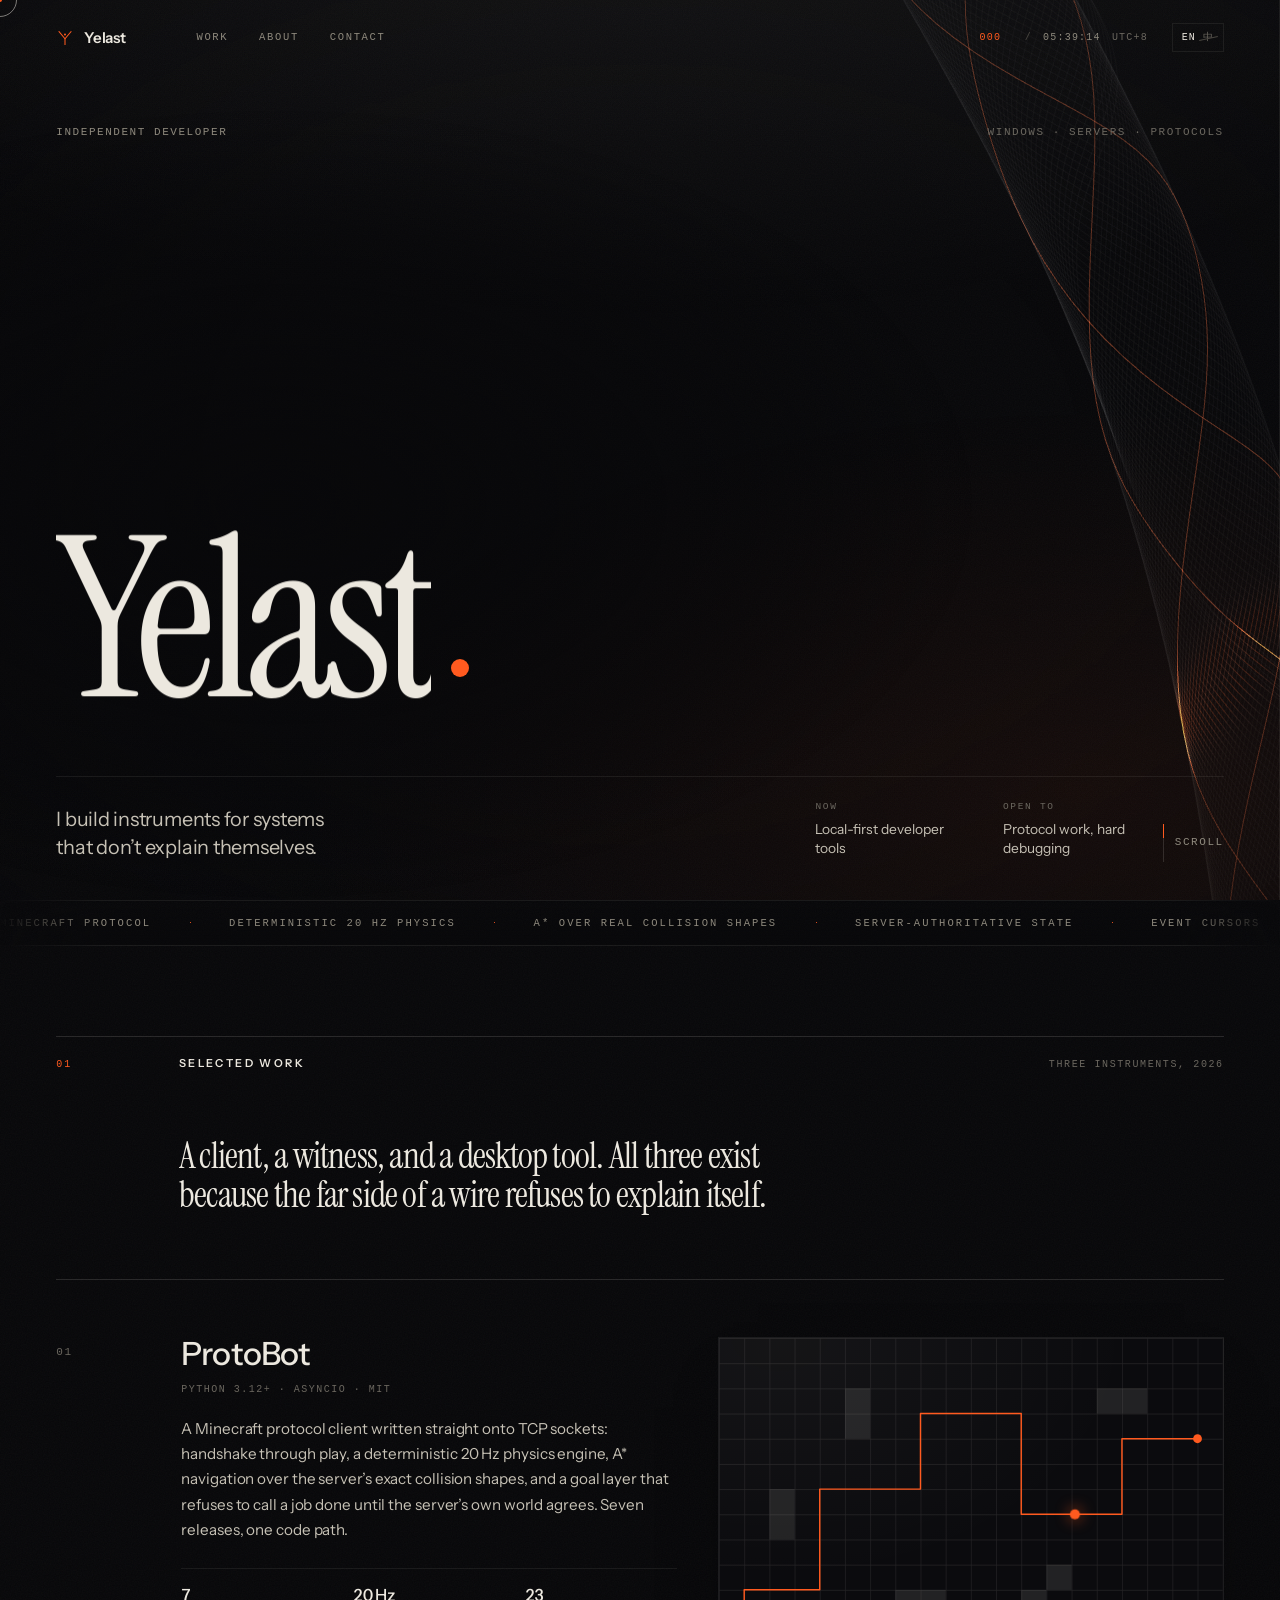
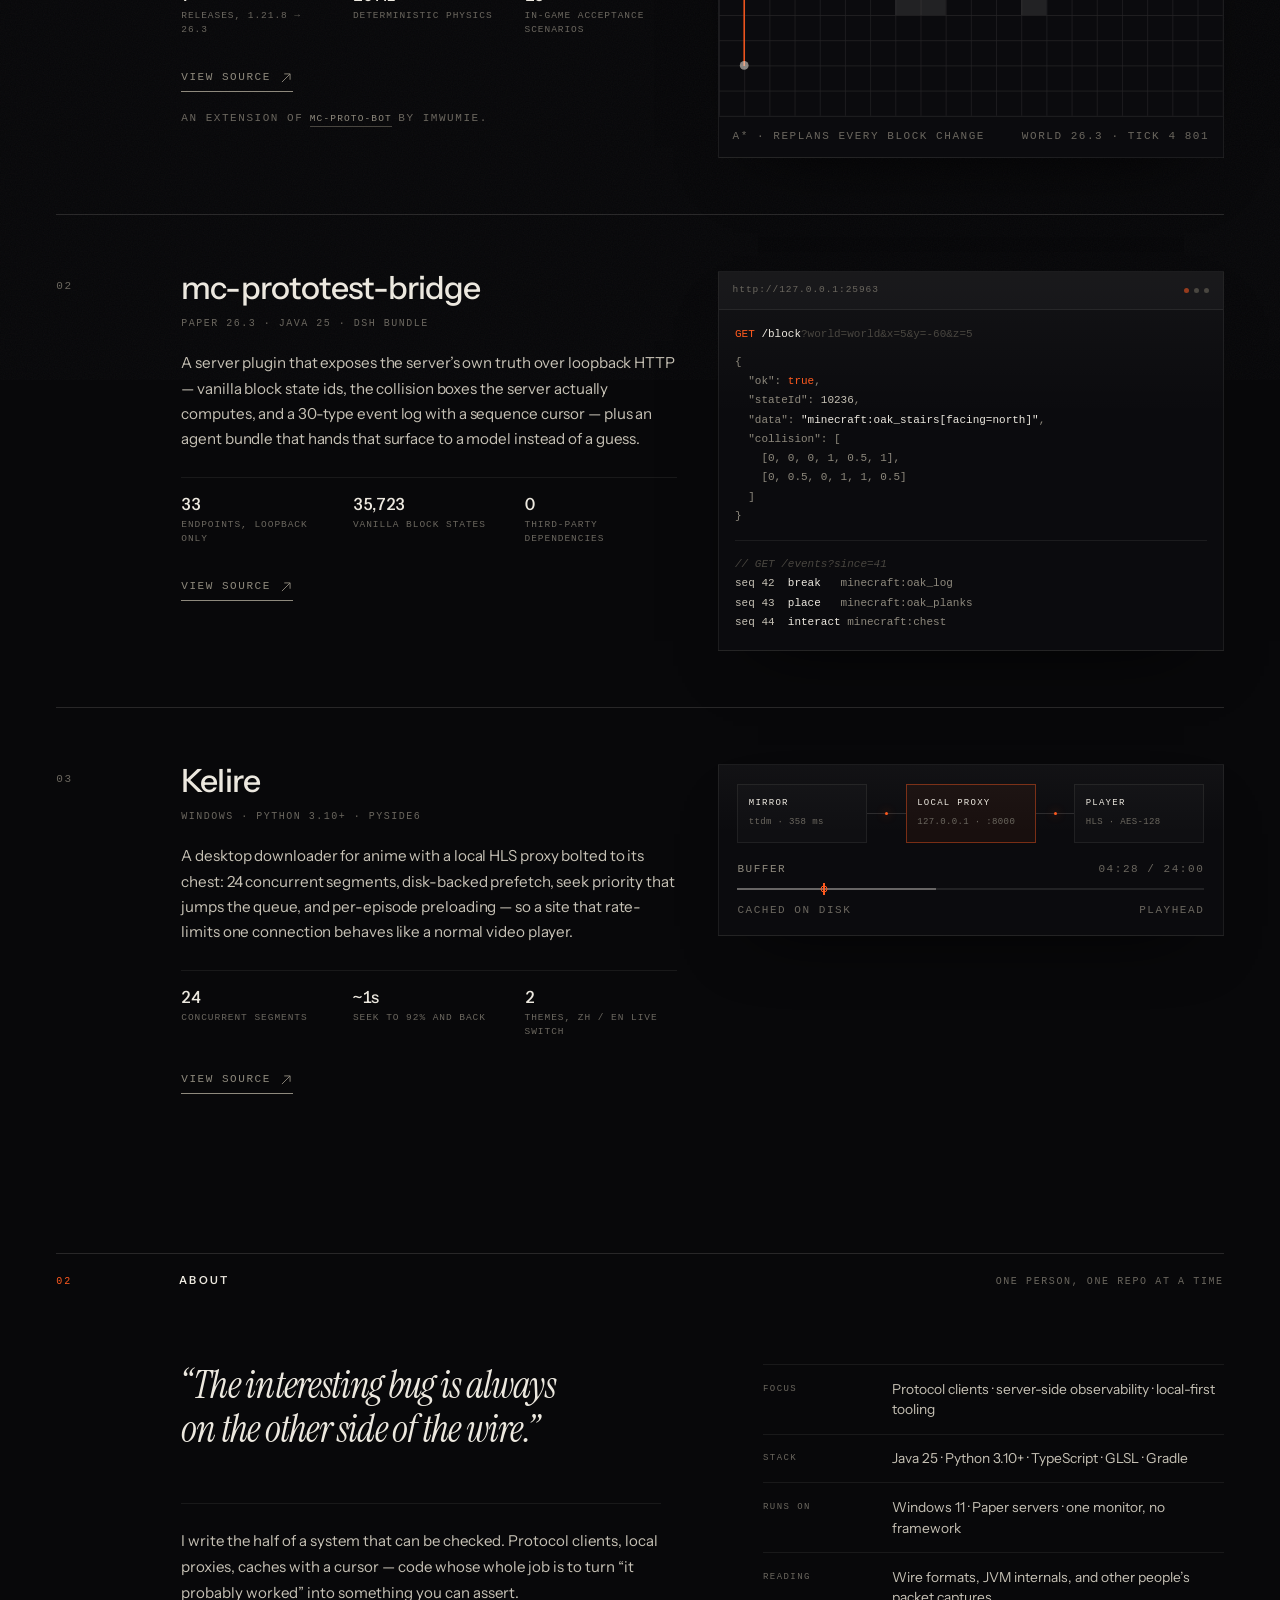
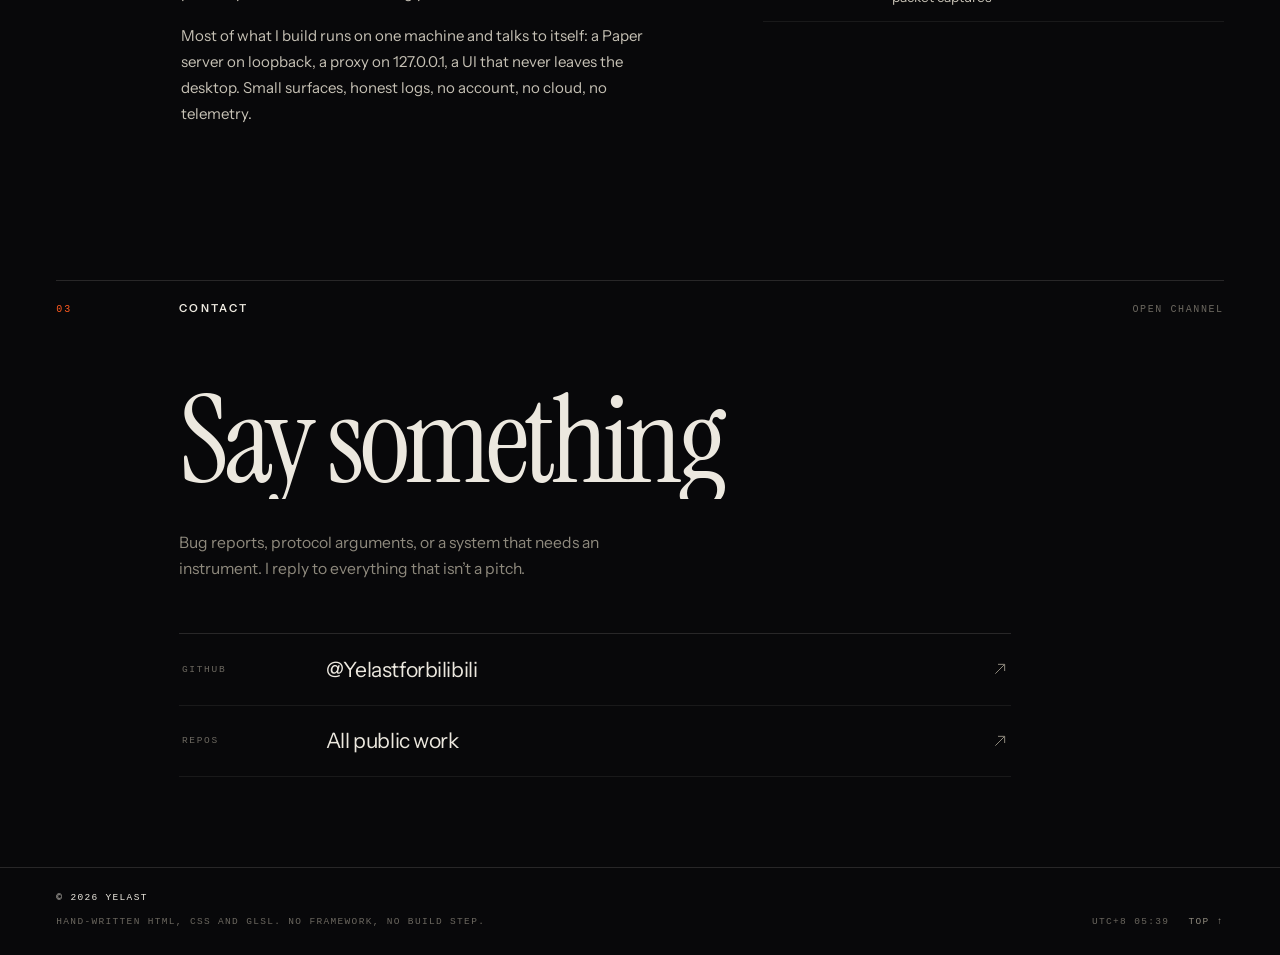
==== index.html @ 82b0edd9 "Personal site: three instruments, one braid Hand-written HTML/CSS/GLSL, no framework, no build step." ====
<!doctype html>
<html lang="en" translate="no">
<head>
<meta charset="utf-8">
<meta name="google" content="notranslate">
<meta name="viewport" content="width=device-width, initial-scale=1, viewport-fit=cover">
<title>Yelast — instruments for systems that don't explain themselves</title>
<meta name="description" content="Yelast is an independent developer building local-first instruments: a Minecraft protocol client, a server-authoritative truth channel for bots, and a desktop downloader with a local HLS proxy.">
<meta name="theme-color" content="#08080A">
<meta name="color-scheme" content="dark">
<meta property="og:type" content="website">
<meta property="og:title" content="Yelast — Software instruments">
<meta property="og:description" content="I build instruments for systems that don't explain themselves. Protocol truth channels, local proxies, tools that make a claim testable.">
<meta property="og:url" content="https://yelastforbilibili.github.io/">
<link rel="icon" href="assets/img/mark.svg" type="image/svg+xml">
<link rel="preload" href="assets/fonts/instrumentserif-400-normal.woff2" as="font" type="font/woff2" crossorigin>
<link rel="preload" href="assets/fonts/instrumentserif-400-italic.woff2" as="font" type="font/woff2" crossorigin>
<link rel="preload" href="assets/fonts/instrumentsans-400-700-normal.woff2" as="font" type="font/woff2" crossorigin>
<link rel="stylesheet" href="assets/css/site.css">
</head>
<body>

<a class="skip" href="#work">Skip to work</a>

<canvas id="field" aria-hidden="true"></canvas>
<div class="veil" aria-hidden="true"></div>
<div class="grain" aria-hidden="true"></div>
<div class="edge" aria-hidden="true"><span class="edge__bar"></span></div>

<div class="boot" aria-hidden="true">
  <div class="boot__inner">
    <span class="boot__mark">Yelas<span class="boot__t">t</span></span>
    <span class="boot__num">000</span>
  </div>
  <span class="boot__line"></span>
</div>

<div class="cursor" aria-hidden="true">
  <span class="cursor__ring"></span>
  <span class="cursor__dot"></span>
  <span class="cursor__label"></span>
</div>

<header class="head">
  <a class="head__mark" href="#top" aria-label="Yelast — top">
    <svg viewBox="0 0 24 24" width="18" height="18" aria-hidden="true"><path d="M4 3.5 12 13l8-9.5" fill="none" stroke="currentColor" stroke-width="1.4" stroke-linecap="square"/><path d="M12 13v7.5" fill="none" stroke="currentColor" stroke-width="1.4" stroke-linecap="square"/><circle cx="12" cy="7.4" r="1.35" fill="currentColor"/></svg>
    <span class="head__name">Yelast</span>
  </a>

  <nav class="head__nav" aria-label="Sections">
    <a href="#work" data-en="Work" data-zh="作品">Work</a>
    <a href="#about" data-en="About" data-zh="关于">About</a>
    <a href="#contact" data-en="Contact" data-zh="联系">Contact</a>
  </nav>

  <div class="head__status">
    <span class="head__read" id="readout">000</span>
    <span class="head__sep" aria-hidden="true">/</span>
    <time class="head__clock" id="clock" datetime="">--:--:--</time>
    <span class="head__zone">UTC+8</span>
    <button class="lang" id="lang" type="button" aria-label="Switch language">
      <span class="lang__on">EN</span><span class="lang__off">中</span>
    </button>
  </div>
</header>

<main id="top">

  <section class="hero" aria-label="Introduction">
    <div class="hero__top">
      <span class="mono" data-en="Independent developer" data-zh="独立开发者">Independent developer</span>
      <span class="mono dim" data-en="Windows · Servers · Protocols" data-zh="Windows · 服务端 · 协议">Windows · Servers · Protocols</span>
    </div>

    <h1 class="hero__name">
      <span class="ln"><i>Yelast</i></span>
      <span class="hero__dot" aria-hidden="true"></span>
    </h1>

    <div class="hero__foot">
      <p class="hero__claim" data-en="I build instruments for systems that don’t explain themselves." data-zh="我为那些不肯解释自己的系统，造仪器。">I build instruments for systems that don’t explain themselves.</p>

      <dl class="hero__meta">
        <div><dt class="mono" data-en="Now" data-zh="在做">Now</dt><dd data-en="Local-first developer tools" data-zh="本地优先的开发工具">Local-first developer tools</dd></div>
        <div><dt class="mono" data-en="Open to" data-zh="可以聊">Open to</dt><dd data-en="Protocol work, hard debugging" data-zh="协议实现、难查的 bug">Protocol work, hard debugging</dd></div>
      </dl>

      <a class="scroll" href="#work" aria-label="Scroll to work">
        <span class="scroll__track" aria-hidden="true"><i></i></span>
        <span class="mono" data-en="Scroll" data-zh="往下">Scroll</span>
      </a>
    </div>
  </section>

  <div class="ticker" aria-hidden="true">
    <div class="ticker__row">
      <span>Minecraft protocol</span><b>·</b><span>Deterministic 20&nbsp;Hz physics</span><b>·</b><span>A* over real collision shapes</span><b>·</b><span>Server-authoritative state</span><b>·</b><span>Event cursors</span><b>·</b><span>Local HLS proxy</span><b>·</b><span>Seek priority</span><b>·</b><span>Zero-dependency HTTP</span><b>·</b>
      <span>Minecraft protocol</span><b>·</b><span>Deterministic 20&nbsp;Hz physics</span><b>·</b><span>A* over real collision shapes</span><b>·</b><span>Server-authoritative state</span><b>·</b><span>Event cursors</span><b>·</b><span>Local HLS proxy</span><b>·</b><span>Seek priority</span><b>·</b><span>Zero-dependency HTTP</span><b>·</b>
    </div>
  </div>

  <section class="work" id="work" aria-labelledby="work-h">
    <header class="sechead" data-reveal>
      <span class="mono secnum">01</span>
      <h2 class="seclabel" id="work-h" data-en="Selected work" data-zh="作品">Selected work</h2>
      <span class="mono dim secmeta" data-en="Three instruments, 2026" data-zh="三件仪器，2026">Three instruments, 2026</span>
    </header>

    <p class="lead" data-reveal>
      <span class="ln"><i><em data-en="A client, a witness, and a desktop tool. All three exist because the far side of a wire refuses to explain itself." data-zh="一个客户端，一个见证者，一个桌面工具。三者都因为网线另一头不肯解释自己而存在。">A client, a witness, and a desktop tool. All three exist because the far side of a wire refuses to explain itself.</em></i></span>
    </p>

    <!-- ── Project 01 ─────────────────────────────────────────── -->
    <article class="proj" data-reveal data-cursor="Open">
      <a class="proj__hit" href="https://github.com/Yelastforbilibili/mc-proto-bot" target="_blank" rel="noopener" aria-label="mc-proto-bot on GitHub"></a>

      <div class="proj__idx"><span class="mono">01</span></div>

      <div class="proj__main">
        <h3 class="proj__name"><span>ProtoBot</span></h3>
        <p class="proj__kicker mono">Python 3.12+ · asyncio · MIT</p>
        <p class="proj__desc" data-en="A Minecraft protocol client written straight onto TCP sockets: handshake through play, a deterministic 20 Hz physics engine, A* navigation over the server’s exact collision shapes, and a goal layer that refuses to call a job done until the server’s own world agrees. Seven releases, one code path." data-zh="一个直接写在 TCP 套接字上的 Minecraft 协议客户端：从握手到 play、20 Hz 确定性物理、基于服务器真实碰撞箱的 A* 寻路，以及一个只在服务器那边松口之后才肯说完成的 goal 层。七个版本，一条代码路径。">A Minecraft protocol client written straight onto TCP sockets: handshake through play, a deterministic 20 Hz physics engine, A* navigation over the server’s exact collision shapes, and a goal layer that refuses to call a job done until the server’s own world agrees. Seven releases, one code path.</p>

        <ul class="proj__facts">
          <li><b>7</b><span data-en="releases, 1.21.8 → 26.3" data-zh="个版本，1.21.8 → 26.3">releases, 1.21.8 → 26.3</span></li>
          <li><b>20 Hz</b><span data-en="deterministic physics" data-zh="确定性物理引擎">deterministic physics</span></li>
          <li><b>23</b><span data-en="in-game acceptance scenarios" data-zh="个游戏内验收场景">in-game acceptance scenarios</span></li>
        </ul>

        <span class="proj__go">
          <span class="mono" data-en="View source" data-zh="查看源码">View source</span>
          <svg viewBox="0 0 24 24" width="14" height="14" aria-hidden="true"><path d="M5 19 19 5M9 5h10v10" fill="none" stroke="currentColor" stroke-width="1.6"/></svg>
        </span>

        <p class="proj__note">
          <span class="mono dim" data-en="An extension of" data-zh="基于">An extension of</span>
          <a class="mono" href="https://github.com/ImWuMie/mc-proto-bot" target="_blank" rel="noopener">mc-proto-bot</a>
          <span class="mono dim" data-en="by ImWuMie." data-zh="（ImWuMie）开发。">by ImWuMie.</span>
        </p>
      </div>

      <div class="proj__art" aria-hidden="true">
        <div class="path">
          <svg class="path__svg" viewBox="0 0 400 300" role="presentation">
            <defs>
              <pattern id="cell" width="20" height="20" patternUnits="userSpaceOnUse">
                <path d="M20 0H0V20" fill="none" stroke="rgba(236,232,223,0.115)" stroke-width="1"/>
              </pattern>
            </defs>
            <rect width="400" height="300" fill="url(#cell)"/>
            <g fill="rgba(236,232,223,0.10)">
              <rect x="40" y="120" width="20" height="20"/><rect x="40" y="140" width="20" height="20"/>
              <rect x="100" y="40" width="20" height="20"/><rect x="100" y="60" width="20" height="20"/>
              <rect x="140" y="200" width="20" height="20"/><rect x="160" y="200" width="20" height="20"/>
              <rect x="240" y="200" width="20" height="20"/><rect x="260" y="180" width="20" height="20"/>
              <rect x="300" y="40" width="20" height="20"/><rect x="320" y="40" width="20" height="20"/>
            </g>
            <polyline class="path__route" points="20,260 20,200 80,200 80,120 160,120 160,60 240,60 240,140 320,140 320,80 380,80"/>
            <circle class="path__node" cx="20" cy="260" r="3.5"/>
            <circle class="path__node path__node--end" cx="380" cy="80" r="3.5"/>
            <circle class="path__bot" r="4">
              <animateMotion dur="7s" repeatCount="indefinite" keyPoints="0;1;1" keyTimes="0;0.82;1" calcMode="linear" path="M20,260 L20,200 L80,200 L80,120 L160,120 L160,60 L240,60 L240,140 L320,140 L320,80 L380,80"/>
            </circle>
          </svg>
          <div class="path__cap">
            <span class="mono">A* · replans every block change</span>
            <span class="mono dim">world 26.3 · tick 4 801</span>
          </div>
        </div>
      </div>
    </article>

    <!-- ── Project 02 ─────────────────────────────────────────── -->
    <article class="proj" data-reveal data-cursor="Open">
      <a class="proj__hit" href="https://github.com/Yelastforbilibili/mc-prototest-bridge" target="_blank" rel="noopener" aria-label="mc-prototest-bridge on GitHub"></a>

      <div class="proj__idx"><span class="mono">02</span></div>

      <div class="proj__main">
        <h3 class="proj__name"><span>mc-prototest-bridge</span></h3>
        <p class="proj__kicker mono">Paper 26.3 · Java 25 · DSH bundle</p>
        <p class="proj__desc" data-en="A server plugin that exposes the server’s own truth over loopback HTTP — vanilla block state ids, the collision boxes the server actually computes, and a 30-type event log with a sequence cursor — plus an agent bundle that hands that surface to a model instead of a guess." data-zh="一个服务端插件，把服务器自己的事实经本地 HTTP 暴露出来——原版方块状态 id、服务器真正算出来的碰撞箱、带序号游标的 30 类事件日志；另有一个 Agent 插件包，把这份接口交给模型，而不是交给猜测。">A server plugin that exposes the server’s own truth over loopback HTTP — vanilla block state ids, the collision boxes the server actually computes, and a 30-type event log with a sequence cursor — plus an agent bundle that hands that surface to a model instead of a guess.</p>

        <ul class="proj__facts">
          <li><b>33</b><span data-en="endpoints, loopback only" data-zh="个接口，仅监听本机">endpoints, loopback only</span></li>
          <li><b>35,723</b><span data-en="vanilla block states" data-zh="个原版方块状态">vanilla block states</span></li>
          <li><b>0</b><span data-en="third-party dependencies" data-zh="个第三方依赖">third-party dependencies</span></li>
        </ul>

        <span class="proj__go">
          <span class="mono" data-en="View source" data-zh="查看源码">View source</span>
          <svg viewBox="0 0 24 24" width="14" height="14" aria-hidden="true"><path d="M5 19 19 5M9 5h10v10" fill="none" stroke="currentColor" stroke-width="1.6"/></svg>
        </span>
      </div>

      <div class="proj__art" aria-hidden="true">
        <div class="term">
          <div class="term__bar">
            <span class="term__url">http://127.0.0.1:25963</span>
            <span class="term__dots"><i></i><i></i><i></i></span>
          </div>
          <div class="term__body">
            <p class="code"><span class="c-m">GET</span> <span class="c-p">/block</span><span class="c-d">?world=world&amp;x=5&amp;y=-60&amp;z=5</span></p>
            <pre class="code c-json">{
  <span class="c-k">"ok"</span>: <span class="c-b">true</span>,
  <span class="c-k">"stateId"</span>: <span class="c-n">10236</span>,
  <span class="c-k">"data"</span>: <span class="c-s">"minecraft:oak_stairs[facing=north]"</span>,
  <span class="c-k">"collision"</span>: [
    [0, 0, 0, 1, 0.5, 1],
    [0, 0.5, 0, 1, 1, 0.5]
  ]
}</pre>
            <pre class="code c-events"><span class="c-c">// GET /events?since=41</span>
<span class="c-n">seq 42</span>  <span class="c-p">break</span>   minecraft:oak_log
<span class="c-n">seq 43</span>  <span class="c-p">place</span>   minecraft:oak_planks
<span class="c-n">seq 44</span>  <span class="c-p">interact</span> minecraft:chest</pre>
          </div>
        </div>
      </div>
    </article>

    <!-- ── Project 03 ─────────────────────────────────────────── -->
    <article class="proj" data-reveal data-cursor="Open">
      <a class="proj__hit" href="https://github.com/Yelastforbilibili/Kelire" target="_blank" rel="noopener" aria-label="Kelire on GitHub"></a>

      <div class="proj__idx"><span class="mono">03</span></div>

      <div class="proj__main">
        <h3 class="proj__name"><span>Kelire</span></h3>
        <p class="proj__kicker mono">Windows · Python 3.10+ · PySide6</p>
        <p class="proj__desc" data-en="A desktop downloader for anime with a local HLS proxy bolted to its chest: 24 concurrent segments, disk-backed prefetch, seek priority that jumps the queue, and per-episode preloading — so a site that rate-limits one connection behaves like a normal video player." data-zh="一个桌面动漫下载器，胸口焊着本地 HLS 代理：24 路并发分片、落盘预取、拖进度条的分片直接插队、按集预加载——让一个只肯给单连接限速的站点，表现得像正常播放器。">A desktop downloader for anime with a local HLS proxy bolted to its chest: 24 concurrent segments, disk-backed prefetch, seek priority that jumps the queue, and per-episode preloading — so a site that rate-limits one connection behaves like a normal video player.</p>

        <ul class="proj__facts">
          <li><b>24</b><span data-en="concurrent segments" data-zh="路并发分片">concurrent segments</span></li>
          <li><b>~1s</b><span data-en="seek to 92% and back" data-zh="拖到 92% 恢复播放">seek to 92% and back</span></li>
          <li><b>2</b><span data-en="themes, ZH / EN live switch" data-zh="套主题，中英即时切换">themes, ZH / EN live switch</span></li>
        </ul>

        <span class="proj__go">
          <span class="mono" data-en="View source" data-zh="查看源码">View source</span>
          <svg viewBox="0 0 24 24" width="14" height="14" aria-hidden="true"><path d="M5 19 19 5M9 5h10v10" fill="none" stroke="currentColor" stroke-width="1.6"/></svg>
        </span>
      </div>

      <div class="proj__art" aria-hidden="true">
        <div class="pipe">
          <div class="pipe__row">
            <div class="node">
              <span class="node__t mono" data-en="Mirror" data-zh="镜像站">Mirror</span>
              <span class="node__s">ttdm · 358 ms</span>
            </div>
            <span class="pipe__wire"><i></i></span>
            <div class="node node--lead">
              <span class="node__t mono" data-en="Local proxy" data-zh="本地代理">Local proxy</span>
              <span class="node__s">127.0.0.1 · :8000</span>
            </div>
            <span class="pipe__wire"><i></i></span>
            <div class="node">
              <span class="node__t mono">Player</span>
              <span class="node__s">HLS · AES-128</span>
            </div>
          </div>

          <div class="buffer">
            <div class="buffer__head">
              <span class="mono">buffer</span>
              <span class="mono dim" id="bufread">00:00 / 24:00</span>
            </div>
            <div class="buffer__track">
              <span class="buffer__cache"></span>
              <span class="buffer__play"></span>
              <span class="buffer__head-dot"></span>
            </div>
            <div class="buffer__legend">
              <span class="mono dim" data-en="cached on disk" data-zh="已落盘">cached on disk</span>
              <span class="mono dim" data-en="playhead" data-zh="播放位置">playhead</span>
            </div>
          </div>
        </div>
      </div>
    </article>
  </section>

  <section class="about" id="about" aria-labelledby="about-h">
    <header class="sechead" data-reveal>
      <span class="mono secnum">02</span>
      <h2 class="seclabel" id="about-h" data-en="About" data-zh="关于">About</h2>
      <span class="mono dim secmeta" data-en="One person, one repo at a time" data-zh="一个人，一次一个仓库">One person, one repo at a time</span>
    </header>

    <div class="about__grid">
      <p class="about__quote" data-reveal>
        <span class="ln"><i><em data-en="“The interesting bug is always on the other side of the wire.”" data-zh="“有意思的 bug，永远在网线的另一头。”">“The interesting bug is always on the other side of the wire.”</em></i></span>
      </p>

      <div class="about__body" data-reveal>
        <p data-en="I write the half of a system that can be checked. Protocol clients, local proxies, caches with a cursor — code whose whole job is to turn “it probably worked” into something you can assert." data-zh="我写一个系统里可以被检验的那一半。协议客户端、本地代理、带游标的缓存——它们的工作就是把「应该是成了」变成一句能写进断言的话。">I write the half of a system that can be checked. Protocol clients, local proxies, caches with a cursor — code whose whole job is to turn “it probably worked” into something you can assert.</p>
        <p data-en="Most of what I build runs on one machine and talks to itself: a Paper server on loopback, a proxy on 127.0.0.1, a UI that never leaves the desktop. Small surfaces, honest logs, no account, no cloud, no telemetry." data-zh="我做的东西大多只在一台机器上自己跟自己说话：本机上的 Paper 服务端、127.0.0.1 上的代理、一个从不离开桌面的界面。接口小、日志诚实，没有账号，没有云，没有埋点。">Most of what I build runs on one machine and talks to itself: a Paper server on loopback, a proxy on 127.0.0.1, a UI that never leaves the desktop. Small surfaces, honest logs, no account, no cloud, no telemetry.</p>
      </div>

      <dl class="facts" data-reveal>
        <div class="facts__row">
          <dt class="mono" data-en="Focus" data-zh="方向">Focus</dt>
          <dd data-en="Protocol clients · server-side observability · local-first tooling" data-zh="协议客户端 · 服务端可观测性 · 本地优先工具">Protocol clients · server-side observability · local-first tooling</dd>
        </div>
        <div class="facts__row">
          <dt class="mono" data-en="Stack" data-zh="技术栈">Stack</dt>
          <dd>Java 25 · Python 3.10+ · TypeScript · GLSL · Gradle</dd>
        </div>
        <div class="facts__row">
          <dt class="mono" data-en="Runs on" data-zh="环境">Runs on</dt>
          <dd data-en="Windows 11 · Paper servers · one monitor, no framework" data-zh="Windows 11 · Paper 服务端 · 一块屏，不用框架">Windows 11 · Paper servers · one monitor, no framework</dd>
        </div>
        <div class="facts__row">
          <dt class="mono" data-en="Reading" data-zh="在读">Reading</dt>
          <dd data-en="Wire formats, JVM internals, and other people’s packet captures" data-zh="线格式、JVM 内部实现，以及别人的抓包">Wire formats, JVM internals, and other people’s packet captures</dd>
        </div>
      </dl>
    </div>
  </section>

  <section class="contact" id="contact" aria-labelledby="contact-h">
    <header class="sechead" data-reveal>
      <span class="mono secnum">03</span>
      <h2 class="seclabel" id="contact-h" data-en="Contact" data-zh="联系">Contact</h2>
      <span class="mono dim secmeta" data-en="Open channel" data-zh="随时可以">Open channel</span>
    </header>

    <div class="contact__body" data-reveal>
      <p class="contact__big">
        <span class="ln"><i><em data-en="Say something" data-zh="说点什么">Say something</em></i></span>
      </p>
      <p class="contact__sub" data-en="Bug reports, protocol arguments, or a system that needs an instrument. I reply to everything that isn’t a pitch." data-zh="Bug 报告、协议上的争论，或者一个需要仪器的系统。除了推销，我都会回。">Bug reports, protocol arguments, or a system that needs an instrument. I reply to everything that isn’t a pitch.</p>

      <ul class="links">
        <li>
          <a href="https://github.com/Yelastforbilibili" target="_blank" rel="noopener">
            <span class="links__k mono">GitHub</span>
            <span class="links__v">@Yelastforbilibili</span>
            <svg viewBox="0 0 24 24" width="16" height="16" aria-hidden="true"><path d="M5 19 19 5M9 5h10v10" fill="none" stroke="currentColor" stroke-width="1.5"/></svg>
          </a>
        </li>
        <li>
          <a href="https://github.com/Yelastforbilibili?tab=repositories" target="_blank" rel="noopener">
            <span class="links__k mono" data-en="Repos" data-zh="仓库">Repos</span>
            <span class="links__v" data-en="All public work" data-zh="全部公开项目">All public work</span>
            <svg viewBox="0 0 24 24" width="16" height="16" aria-hidden="true"><path d="M5 19 19 5M9 5h10v10" fill="none" stroke="currentColor" stroke-width="1.5"/></svg>
          </a>
        </li>
      </ul>
    </div>
  </section>
</main>

<footer class="foot">
  <div class="foot__l">
    <span class="mono">© <span id="yr">2026</span> Yelast</span>
    <span class="mono dim" data-en="Hand-written HTML, CSS and GLSL. No framework, no build step." data-zh="手写 HTML、CSS 与 GLSL。没有框架，没有构建步骤。">Hand-written HTML, CSS and GLSL. No framework, no build step.</span>
  </div>
  <div class="foot__r">
    <span class="mono dim" id="footclock">UTC+8</span>
    <a class="mono foot__top" href="#top" data-en="Top ↑" data-zh="回到顶部 ↑">Top ↑</a>
  </div>
</footer>

<script src="assets/js/field.js" defer></script>
<script src="assets/js/site.js" defer></script>
</body>
</html>
---- assets/css/site.css ----
/* ==========================================================================
   Yelast — personal site
   Hand-written CSS. No framework, no build step, no utility class soup.
   Layout: a 12-column Swiss grid with hairline rules; every section reads
   top-to-bottom in one visual rhythm.
   ========================================================================== */

/* ---------- 00. Fonts ---------------------------------------------------- */
@font-face{
  font-family:"Instrument Serif";
  src:url("../fonts/instrumentserif-400-normal.woff2") format("woff2");
  font-weight:400;font-style:normal;font-display:swap;
}
@font-face{
  font-family:"Instrument Serif";
  src:url("../fonts/instrumentserif-400-italic.woff2") format("woff2");
  font-weight:400;font-style:italic;font-display:swap;
}
@font-face{
  font-family:"Instrument Sans";
  src:url("../fonts/instrumentsans-400-700-normal.woff2") format("woff2");
  font-weight:400 700;font-style:normal;font-display:swap;
}
@font-face{
  font-family:"JetBrains Mono";
  src:url("../fonts/jetbrainsmono-400-700-normal.woff2") format("woff2");
  font-weight:400 700;font-style:normal;font-display:swap;
}

/* ---------- 01. Tokens --------------------------------------------------- */
:root{
  --ink:#08080a;
  --ink-1:#0b0b0e;
  --ink-2:#101015;
  --ink-3:#15151b;

  --bone:#ece8df;
  --bone-1:#c6c1b5;
  --bone-2:#8e897d;
  --dim:#6b675f;
  --dim-2:#494640;

  --rule:rgba(236,232,223,.14);
  --rule-2:rgba(236,232,223,.075);
  --wash:rgba(236,232,223,.035);

  --accent:#ff5a1f;
  --accent-2:#ff8352;

  --sans:"Instrument Sans",ui-sans-serif,system-ui,-apple-system,"Segoe UI",Roboto,Helvetica,Arial,sans-serif;
  --serif:"Instrument Serif","Iowan Old Style",Georgia,"Times New Roman",serif;
  --mono:"JetBrains Mono",ui-monospace,SFMono-Regular,"SF Mono",Menlo,Consolas,monospace;

  --e-out:cubic-bezier(.16,1,.3,1);
  --e-soft:cubic-bezier(.33,.66,.2,1);
  --e-io:cubic-bezier(.76,0,.24,1);

  --gut:clamp(18px,4.4vw,76px);
  --maxw:1580px;
  --head-h:76px;
  --rail:84px;
}

/* ---------- 02. Reset ---------------------------------------------------- */
*,*::before,*::after{box-sizing:border-box}
html{
  -webkit-text-size-adjust:100%;
  scroll-behavior:smooth;
  background:var(--ink);
}
body{
  margin:0;
  background:var(--ink);
  color:var(--bone);
  font-family:var(--sans);
  font-size:clamp(15px,.5vw + 13px,16.5px);
  line-height:1.6;
  font-feature-settings:"kern" 1,"liga" 1,"ss01" 1;
  -webkit-font-smoothing:antialiased;
  -moz-osx-font-smoothing:grayscale;
  overflow-x:hidden;
}
h1,h2,h3,h4,p,figure,blockquote,dl,dd{margin:0}
ul,ol{margin:0;padding:0;list-style:none}
img,svg{display:block;max-width:100%}
a{color:inherit;text-decoration:none}
button{font:inherit;color:inherit;background:none;border:0;padding:0;cursor:pointer}
::selection{background:var(--accent);color:#fff}
:focus-visible{outline:1px solid var(--accent);outline-offset:4px}

html{scrollbar-width:thin;scrollbar-color:#26262c var(--ink)}
::-webkit-scrollbar{width:9px;height:9px}
::-webkit-scrollbar-track{background:var(--ink)}
::-webkit-scrollbar-thumb{background:#26262c;border:2px solid var(--ink)}
::-webkit-scrollbar-thumb:hover{background:#34343c}

section[id],.foot{scroll-margin-top:calc(var(--head-h) + 8px)}

.skip{
  position:fixed;top:10px;left:10px;z-index:200;
  padding:.6rem .9rem;background:var(--bone);color:var(--ink);
  font-family:var(--mono);font-size:11px;letter-spacing:.1em;text-transform:uppercase;
  transform:translateY(-200%);
}
.skip:focus{transform:none}

/* ---------- 03. Type primitives ------------------------------------------ */
.mono{
  font-family:var(--mono);
  font-size:11px;
  letter-spacing:.14em;
  text-transform:uppercase;
  font-weight:400;
  font-feature-settings:"tnum" 1;
}
.dim{color:var(--dim)}
.serif{font-family:var(--serif);font-weight:400}

.ln{display:block;overflow:hidden;padding-bottom:.06em;margin-bottom:-.06em}
.ln>i{
  display:block;
  font-style:inherit;
  will-change:transform;
}

/* ---------- 04. Page furniture ------------------------------------------- */
#field{
  position:fixed;inset:0;
  width:100%;height:100%;
  z-index:0;
  pointer-events:none;
  opacity:0;
  transition:opacity 2.4s var(--e-out) .2s;
}
body.is-ready #field{opacity:1}

.veil{
  position:fixed;inset:0;z-index:1;pointer-events:none;
  background:
    radial-gradient(120% 78% at 50% -12%,rgba(236,232,223,.055),transparent 62%),
    radial-gradient(88% 62% at 84% 88%,rgba(255,90,31,.055),transparent 70%),
    radial-gradient(100% 100% at 50% 50%,transparent 34%,rgba(8,8,10,.72) 100%);
  mix-blend-mode:normal;
}
.grain{
  position:fixed;inset:-120%;z-index:2;pointer-events:none;
  opacity:.038;
  background-image:url("data:image/svg+xml,%3Csvg xmlns='http://www.w3.org/2000/svg' width='160' height='160'%3E%3Cfilter id='n'%3E%3CfeTurbulence type='fractalNoise' baseFrequency='.82' numOctaves='3' stitchTiles='stitch'/%3E%3C/filter%3E%3Crect width='160' height='160' filter='url(%23n)'/%3E%3C/svg%3E");
  animation:grainShift 7s steps(6) infinite;
  will-change:transform;
}
@keyframes grainShift{
  0%{transform:translate(0,0)}
  17%{transform:translate(-2%,1%)}
  33%{transform:translate(1%,-2%)}
  50%{transform:translate(-1%,-1%)}
  67%{transform:translate(2%,1%)}
  83%{transform:translate(-1%,2%)}
  100%{transform:translate(0,0)}
}

.edge{position:fixed;top:0;right:0;bottom:0;width:1px;z-index:60;background:var(--rule-2)}
.edge__bar{
  position:absolute;top:0;left:0;width:100%;height:0;
  background:linear-gradient(180deg,var(--accent),rgba(255,90,31,.15));
  transform-origin:top;
}

/* ---------- 05. Boot ----------------------------------------------------- */
.boot{
  position:fixed;inset:0;z-index:120;
  background:var(--ink);
  display:flex;align-items:center;justify-content:center;
  transition:transform 1.15s var(--e-io),opacity .7s ease .35s;
}
.boot.is-out{transform:translateY(-101%);opacity:1}
.boot__inner{
  display:flex;align-items:baseline;gap:1.4rem;
  padding:0 var(--gut);
}
.boot__mark{
  font-family:var(--serif);font-size:clamp(2.4rem,7vw,4.6rem);
  letter-spacing:-.03em;line-height:1;
}
.boot__t{color:var(--accent)}
.boot__num{
  font-family:var(--mono);font-size:11px;letter-spacing:.2em;
  color:var(--dim);font-variant-numeric:tabular-nums;
}
.boot__line{
  position:absolute;left:0;bottom:0;height:1px;width:100%;
  background:var(--rule);transform-origin:left;
}
.boot__line::after{
  content:"";position:absolute;inset:0;background:var(--accent);
  transform-origin:left;transform:scaleX(var(--boot-p,0));
  transition:transform .25s var(--e-soft);
}

/* ---------- 06. Custom cursor -------------------------------------------- */
.cursor{
  position:fixed;top:0;left:0;z-index:150;
  pointer-events:none;opacity:0;
  transition:opacity .35s ease;
  will-change:transform;
}
body.has-cursor .cursor{opacity:1}
.cursor__ring{
  position:absolute;top:0;left:0;
  width:34px;height:34px;margin:-17px 0 0 -17px;
  border:1px solid rgba(236,232,223,.5);
  border-radius:50%;
  transform:scale(1);
  transition:width .45s var(--e-out),height .45s var(--e-out),margin .45s var(--e-out),
             border-color .4s ease,background-color .4s ease,opacity .3s ease;
}
.cursor__dot{
  position:absolute;top:0;left:0;
  width:4px;height:4px;margin:-2px 0 0 -2px;
  border-radius:50%;background:var(--accent);
}
.cursor__label{
  position:absolute;top:0;left:0;
  transform:translate(-50%,26px);
  font-family:var(--mono);font-size:9.5px;letter-spacing:.18em;text-transform:uppercase;
  color:var(--bone);opacity:0;white-space:nowrap;
  transition:opacity .3s ease,transform .45s var(--e-out);
}
.cursor.is-hover .cursor__ring{
  width:56px;height:56px;margin:-28px 0 0 -28px;
  border-color:rgba(255,90,31,.85);
  background:rgba(255,90,31,.06);
}
.cursor.is-hover .cursor__label{opacity:1;transform:translate(-50%,34px)}
html.touch .cursor{display:none}

/* ---------- 07. Header --------------------------------------------------- */
.head{
  position:fixed;top:0;left:0;right:0;z-index:90;
  height:var(--head-h);
  padding:0 var(--gut);
  display:grid;
  grid-template-columns:auto 1fr auto;
  align-items:center;
  gap:2rem;
  border-bottom:1px solid transparent;
  transition:background-color .6s var(--e-soft),border-color .6s var(--e-soft),backdrop-filter .6s ease;
}
.head.is-scrolled{
  background:rgba(8,8,10,.72);
  backdrop-filter:blur(18px) saturate(1.2);
  -webkit-backdrop-filter:blur(18px) saturate(1.2);
  border-bottom-color:var(--rule-2);
}
.head__mark{display:flex;align-items:center;gap:.6rem;color:var(--bone)}
.head__mark svg{color:var(--accent);transition:transform .7s var(--e-out)}
.head__mark:hover svg{transform:translateY(-3px)}
.head__name{
  font-family:var(--sans);font-weight:600;font-size:15px;
  letter-spacing:-.01em;
}
.head__nav{display:flex;gap:clamp(1rem,2.4vw,2.4rem);justify-self:start;padding-left:clamp(0px,3vw,3rem)}
.head__nav a{
  position:relative;
  font-family:var(--mono);font-size:10.5px;letter-spacing:.16em;text-transform:uppercase;
  color:var(--bone-2);
  padding:.35rem 0;
  transition:color .4s ease;
}
.head__nav a::after{
  content:"";position:absolute;left:0;bottom:0;height:1px;width:100%;
  background:var(--accent);transform:scaleX(0);transform-origin:right;
  transition:transform .55s var(--e-out);
}
.head__nav a:hover{color:var(--bone)}
.head__nav a:hover::after{transform:scaleX(1);transform-origin:left}

.head__status{
  display:flex;align-items:center;gap:.7rem;
  font-family:var(--mono);font-size:10px;letter-spacing:.12em;
  color:var(--bone-2);
  font-variant-numeric:tabular-nums;
}
.head__read{
  display:inline-block;min-width:3.4em;
  color:var(--accent);
}
.head__sep{color:var(--dim-2)}
.head__zone{color:var(--dim)}
.lang{
  display:flex;align-items:center;gap:.45rem;
  margin-left:.8rem;padding:.32rem .55rem;
  border:1px solid var(--rule-2);
  font-family:var(--mono);font-size:10px;letter-spacing:.1em;
  transition:border-color .4s ease,background-color .4s ease;
}
.lang:hover{border-color:rgba(236,232,223,.32);background:var(--wash)}
.lang__on{color:var(--bone)}
.lang__off{color:var(--dim);position:relative}
.lang__off::before{
  content:"";position:absolute;left:-.24rem;top:50%;right:-.24rem;height:1px;
  background:var(--dim-2);transform:rotate(-12deg);
}
body.zh .lang__on{color:var(--dim)}
body.zh .lang__on::before{
  content:"";position:absolute;left:-.24rem;top:50%;right:-.24rem;height:1px;
  background:var(--dim-2);transform:rotate(-12deg);
}
body.zh .lang__off{color:var(--bone)}
body.zh .lang__off::before{display:none}
body.zh .lang__on{position:relative}

/* ---------- 08. Shell / sections ----------------------------------------- */
main{position:relative;z-index:5}
.hero,.work,.about,.contact,.foot{position:relative;z-index:5}
.hero,.work,.about,.contact{
  max-width:var(--maxw);
  margin:0 auto;
  padding:0 var(--gut);
}

.sechead{
  display:grid;
  grid-template-columns:var(--rail) minmax(0,1fr) auto;
  align-items:baseline;
  gap:clamp(1rem,3vw,3rem);
  padding:1.15rem 0 1.1rem;
  border-top:1px solid var(--rule);
}
.secnum{color:var(--accent);font-size:10px;letter-spacing:.2em}
.seclabel{
  font-family:var(--sans);
  font-size:11px;
  font-weight:600;
  letter-spacing:.22em;
  text-transform:uppercase;
  color:var(--bone);
}
.secmeta{font-size:10px;letter-spacing:.16em}

/* ---------- 09. Hero ----------------------------------------------------- */
.hero{
  min-height:100svh;
  display:grid;
  grid-template-rows:auto 1fr auto;
  padding-top:calc(var(--head-h) + clamp(1.4rem,4vw,3rem));
  padding-bottom:clamp(1.6rem,3vw,2.6rem);
}
.hero::before{
  content:"";position:absolute;inset:-1px calc(var(--gut) * -1);
  background:radial-gradient(64% 56% at 24% 56%,rgba(8,8,10,.86),rgba(8,8,10,.42) 54%,transparent 78%);
  pointer-events:none;z-index:-1;
}

.hero__top{  display:flex;justify-content:space-between;gap:1rem;flex-wrap:wrap;
  color:var(--bone-2);
  opacity:0;
  transition:opacity 1.2s ease .55s;
}
body.is-ready .hero__top{opacity:1}

.hero__name{
  align-self:end;
  font-family:var(--serif);
  font-weight:400;
  font-size:clamp(4.6rem,17.5vw,17rem);
  line-height:.82;
  letter-spacing:-.045em;
  margin:clamp(2rem,6vw,5rem) 0 0;
  position:relative;
  display:flex;align-items:flex-end;gap:.09em;
}
.hero__name .ln>i{
  transform:translateY(118%);
  transition:transform 1.5s var(--e-out) .12s;
}
body.is-ready .hero__name .ln>i{transform:none}
.hero__name i{font-style:normal}
.hero__dot{
  display:block;width:.082em;height:.082em;
  margin-bottom:.155em;
  border-radius:50%;
  background:var(--accent);
  transform:scale(0);
  transition:transform 1s var(--e-out) 1.05s;
}
body.is-ready .hero__dot{transform:scale(1)}

.hero__foot{
  margin-top:clamp(2rem,5vw,4.5rem);
  display:grid;
  grid-template-columns:minmax(0,1fr) auto;
  align-items:end;
  gap:clamp(1.6rem,4vw,4rem);
  padding-top:1.4rem;
  border-top:1px solid var(--rule-2);
}
.hero__claim{
  max-width:30ch;
  font-size:clamp(1.02rem,1.55vw,1.34rem);
  line-height:1.42;
  letter-spacing:-.012em;
  color:var(--bone-1);
  text-wrap:balance;
  opacity:0;transform:translateY(14px);
  transition:opacity 1.1s ease .8s,transform 1.2s var(--e-out) .8s;
}
body.is-ready .hero__claim{opacity:1;transform:none}

.hero__meta{
  display:flex;gap:clamp(1.6rem,3.4vw,3.4rem);
  margin-bottom:.2rem;
  padding-right:clamp(3.6rem,6vw,6.4rem);
  opacity:0;transform:translateY(14px);
  transition:opacity 1.1s ease .95s,transform 1.2s var(--e-out) .95s;
}
body.is-ready .hero__meta{opacity:1;transform:none}
.hero__meta dt{color:var(--dim);margin-bottom:.35rem;font-size:9.5px;letter-spacing:.18em}
.hero__meta dd{
  font-size:.86rem;color:var(--bone-1);max-width:16ch;line-height:1.4;
}

.scroll{
  position:absolute;right:var(--gut);bottom:clamp(1.6rem,3vw,2.6rem);
  display:flex;align-items:center;gap:.7rem;
  color:var(--bone-2);
  opacity:0;
  transition:opacity 1s ease 1.2s,color .4s ease;
}
body.is-ready .scroll{opacity:1}
.scroll:hover{color:var(--bone)}
.scroll__track{
  position:relative;display:block;width:1px;height:38px;
  background:var(--rule);
  overflow:hidden;
}
.scroll__track i{
  position:absolute;top:0;left:0;width:100%;height:38%;
  background:var(--accent);
  animation:scrollHint 2.6s var(--e-io) infinite;
}
@keyframes scrollHint{
  0%{transform:translateY(-100%)}
  55%{transform:translateY(260%)}
  100%{transform:translateY(260%)}
}

/* ---------- 10. Ticker --------------------------------------------------- */
.ticker{
  position:relative;z-index:5;
  overflow:hidden;
  border-top:1px solid var(--rule-2);
  border-bottom:1px solid var(--rule-2);
  background:linear-gradient(180deg,rgba(8,8,10,0),rgba(8,8,10,.6));
  padding:.85rem 0;
  mask-image:linear-gradient(90deg,transparent,#000 8%,#000 92%,transparent);
  -webkit-mask-image:linear-gradient(90deg,transparent,#000 8%,#000 92%,transparent);
}
.ticker__row{
  display:flex;align-items:center;gap:2.4rem;
  width:max-content;
  animation:marquee 46s linear infinite;
}
.ticker:hover .ticker__row{animation-play-state:paused}
.ticker__row span{
  font-family:var(--mono);font-size:10.5px;letter-spacing:.2em;text-transform:uppercase;
  color:var(--bone-2);white-space:nowrap;
}
.ticker__row b{color:var(--accent);font-size:9px;font-weight:400}
@keyframes marquee{
  from{transform:translate3d(0,0,0)}
  to{transform:translate3d(-50%,0,0)}
}

/* ---------- 11. Work ----------------------------------------------------- */
.work{padding-top:clamp(3.4rem,7vw,7rem)}
.lead{
  padding:clamp(1.6rem,3.6vw,3.2rem) 0 clamp(2.4rem,5vw,5rem);
  padding-left:calc(var(--rail) + clamp(1rem,3vw,3rem));
  max-width:min(1040px,68vw);
}
.lead em{
  font-family:var(--serif);
  font-style:normal;
  font-size:clamp(1.45rem,2.8vw,2.62rem);
  line-height:1.1;
  letter-spacing:-.022em;
  color:var(--bone);
  display:block;
  text-wrap:balance;
}
.lead .ln>i{transform:translateY(110%);transition:transform 1.25s var(--e-out)}
.lead.in .ln>i{transform:none}

/* ---------- 12. Project row ---------------------------------------------- */
.proj{
  position:relative;
  display:grid;
  grid-template-columns:var(--rail) minmax(0,1fr) minmax(0,1.02fr);
  column-gap:clamp(1.4rem,3.2vw,4rem);
  padding:clamp(2.4rem,4.4vw,4.6rem) 0;
  border-top:1px solid var(--rule);
  isolation:isolate;
}
.proj::after{
  content:"";position:absolute;top:-1px;left:0;height:1px;width:0;
  background:linear-gradient(90deg,var(--accent),rgba(255,90,31,0));
  transition:width 1.05s var(--e-out);
}
.proj:hover::after{width:min(100%,520px)}

.proj__hit{position:absolute;inset:0;z-index:4}
.proj__hit:focus-visible{outline-offset:-4px}

.proj__idx{
  font-size:10px;letter-spacing:.18em;color:var(--dim);
  padding-top:.42rem;
  transition:color .5s ease;
}
.proj:hover .proj__idx{color:var(--accent)}

.proj__main{max-width:56ch}
.proj__name{
  font-size:clamp(1.5rem,2.5vw,2.35rem);
  font-weight:500;
  letter-spacing:-.028em;
  line-height:1.05;
  margin-bottom:.7rem;
}
.proj__name span{
  display:inline-block;
  transition:transform .8s var(--e-out),color .5s ease;
}
.proj:hover .proj__name span{transform:translateX(4px)}
.proj__kicker{
  color:var(--dim);
  font-size:10px;letter-spacing:.15em;
  margin-bottom:1.15rem;
}
.proj__desc{
  color:var(--bone-1);
  font-size:clamp(.95rem,1.05vw,1.06rem);
  line-height:1.66;
  letter-spacing:-.006em;
  max-width:50ch;
}

.proj__facts{
  display:grid;
  grid-template-columns:repeat(3,minmax(0,1fr));
  gap:1.2rem;
  margin:1.6rem 0 1.5rem;
  padding-top:1.15rem;
  border-top:1px solid var(--rule-2);
  max-width:44rem;
}
.proj__facts li{display:flex;flex-direction:column;gap:.3rem}
.proj__facts b{
  font-family:var(--sans);
  font-weight:500;
  font-size:clamp(1.05rem,1.3vw,1.28rem);
  letter-spacing:-.02em;
  color:var(--bone);
  font-variant-numeric:tabular-nums;
  line-height:1;
}
.proj__facts span{
  font-family:var(--mono);font-size:9.5px;line-height:1.5;
  letter-spacing:.1em;text-transform:uppercase;color:var(--dim);
}

.proj__go{
  display:inline-flex;align-items:center;gap:.5rem;
  color:var(--bone-2);
  font-size:10px;
  position:relative;padding-bottom:.32rem;
  transition:color .45s ease;
}
.proj__go::after{
  content:"";position:absolute;left:0;bottom:0;height:1px;width:100%;
  background:currentColor;transform:scaleX(1);transform-origin:right;
  transition:transform .55s var(--e-out);
}
.proj:hover .proj__go{color:var(--bone)}
.proj:hover .proj__go::after{transform:scaleX(1);background:var(--accent)}
.proj__go svg{transition:transform .6s var(--e-out)}
.proj:hover .proj__go svg{transform:translate(3px,-3px)}

.proj__note{
  position:relative;z-index:5;
  margin-top:1.1rem;
  font-size:9.5px;letter-spacing:.12em;
  color:var(--dim);
  display:flex;flex-wrap:wrap;gap:.4rem;
  align-items:baseline;
}
.proj__note a{
  color:var(--bone-2);
  border-bottom:1px solid var(--dim-2);
  transition:color .35s ease,border-color .35s ease;
  font-size:9.5px;letter-spacing:.12em;
}
.proj__note a:hover{color:var(--accent);border-color:var(--accent)}

.proj__art{
  position:relative;
  align-self:start;
  transition:transform 1.1s var(--e-out);
}
.proj:hover .proj__art{transform:translateY(-5px)}

/* ---------- 13. Artifact: terminal (bridge) ----------------------------- */
.term{
  border:1px solid var(--rule-2);
  background:
    linear-gradient(180deg,rgba(236,232,223,.035),rgba(236,232,223,0) 38%),
    var(--ink-1);
  overflow:hidden;
  font-family:var(--mono);
  font-size:11px;
  line-height:1.75;
  color:var(--bone-1);
  box-shadow:0 30px 70px -40px rgba(0,0,0,.9);
}
.term__bar{
  display:flex;align-items:center;justify-content:space-between;gap:1rem;
  padding:.62rem .85rem;
  border-bottom:1px solid var(--rule-2);
  background:rgba(236,232,223,.022);
}
.term__url{
  font-size:9.5px;letter-spacing:.1em;color:var(--dim);
  white-space:nowrap;overflow:hidden;text-overflow:ellipsis;
}
.term__dots{display:flex;gap:5px;flex:0 0 auto}
.term__dots i{width:5px;height:5px;border-radius:50%;background:var(--dim-2)}
.term__dots i:first-child{background:rgba(255,90,31,.55)}
.term__body{padding:.95rem 1rem 1.1rem}

.code{white-space:pre;overflow-x:auto;margin:0;font-family:inherit;font-size:inherit;line-height:inherit}
.code::-webkit-scrollbar{height:0}
.c-m{color:var(--accent)}
.c-p{color:var(--bone)}
.c-d{color:var(--dim-2)}
.c-k{color:var(--bone-2)}
.c-b{color:var(--accent)}
.c-n{color:var(--bone-1)}
.c-s{color:var(--bone)}
.c-c{color:var(--dim-2);font-style:italic}
.c-json{margin:.55rem 0 .9rem;color:var(--bone-2)}
.c-events{
  padding-top:.85rem;
  border-top:1px solid var(--rule-2);
  color:var(--bone-2);
}

/* ---------- 14. Artifact: pathfinder (ProtoBot) -------------------------- */
.path{
  border:1px solid var(--rule-2);
  background:
    radial-gradient(120% 100% at 12% 0%,rgba(236,232,223,.045),transparent 58%),
    var(--ink-1);
  overflow:hidden;
  box-shadow:0 30px 70px -40px rgba(0,0,0,.9);
}
.path__svg{display:block;width:100%;height:auto;aspect-ratio:4/3}
.path__route{
  fill:none;
  stroke:var(--accent);
  stroke-width:1.15;
  stroke-linejoin:round;
  stroke-linecap:round;
  stroke-dasharray:760;
  stroke-dashoffset:760;
}
.proj.in .path__route{animation:routeDraw 2.1s var(--e-out) .15s forwards}
@keyframes routeDraw{to{stroke-dashoffset:0}}
.path__node{fill:var(--bone);opacity:.55}
.path__node--end{fill:var(--accent);opacity:1}
.path__bot{
  fill:var(--accent);
  filter:drop-shadow(0 0 6px rgba(255,90,31,.85));
  opacity:0;
}
.proj.in .path__bot{animation:botFade .5s ease .5s forwards}
@keyframes botFade{to{opacity:1}}
.path__cap{
  display:flex;justify-content:space-between;gap:1rem;
  padding:.7rem .85rem;
  border-top:1px solid var(--rule-2);
  font-family:var(--mono);font-size:9px;letter-spacing:.12em;
  color:var(--dim);
}

/* ---------- 15. Artifact: pipeline + buffer (Kelire) --------------------- */
.pipe{
  border:1px solid var(--rule-2);
  background:
    linear-gradient(180deg,rgba(236,232,223,.03),transparent 40%),
    var(--ink-1);
  padding:1.15rem 1.15rem 1rem;
  box-shadow:0 30px 70px -40px rgba(0,0,0,.9);
}
.pipe__row{
  display:flex;align-items:stretch;gap:0;
}
.node{
  flex:1 1 0;min-width:0;
  border:1px solid var(--rule-2);
  background:rgba(236,232,223,.014);
  padding:.7rem .65rem .75rem;
  display:flex;flex-direction:column;gap:.32rem;
  transition:border-color .5s ease,background-color .5s ease;
}
.node--lead{
  border-color:rgba(255,90,31,.42);
  background:rgba(255,90,31,.055);
}
.node__t{
  font-size:9px;letter-spacing:.14em;color:var(--bone);
  font-family:var(--mono);text-transform:uppercase;
}
.node__s{
  font-family:var(--mono);font-size:9px;letter-spacing:.04em;color:var(--dim);
  white-space:nowrap;overflow:hidden;text-overflow:ellipsis;
}
.pipe__wire{
  position:relative;flex:0 0 clamp(18px,3vw,40px);
  display:flex;align-items:center;justify-content:center;
}
.pipe__wire::before{
  content:"";position:absolute;left:0;right:0;top:50%;height:1px;
  background:var(--rule);
}
.pipe__wire i{
  position:relative;
  width:3px;height:3px;border-radius:50%;
  background:var(--accent);
  box-shadow:0 0 8px rgba(255,90,31,.8);
  animation:flow 2.4s linear infinite;
}
.pipe__wire:nth-of-type(2) i{animation-delay:1.2s}
@keyframes flow{
  0%{transform:translateX(-160%);opacity:0}
  22%{opacity:1}
  78%{opacity:1}
  100%{transform:translateX(160%);opacity:0}
}

.buffer{margin-top:1.15rem}
.buffer__head{
  display:flex;justify-content:space-between;align-items:baseline;
  margin-bottom:.6rem;
  color:var(--bone-2);
}
.buffer__track{
  position:relative;height:2px;
  background:rgba(236,232,223,.1);
}
.buffer__cache{
  position:absolute;top:0;left:0;bottom:0;
  width:var(--cache,58%);
  background:rgba(236,232,223,.34);
  transition:width 1.3s var(--e-soft);
}
.buffer__play{
  position:absolute;top:50%;left:var(--play,17%);
  width:2px;height:12px;
  transform:translate(-50%,-50%);
  background:var(--accent);
  transition:left 1.3s var(--e-soft);
}
.buffer__head-dot{
  position:absolute;top:50%;left:var(--play,17%);
  width:7px;height:7px;border-radius:50%;
  transform:translate(-50%,-50%);
  border:1px solid var(--accent);
  transition:left 1.3s var(--e-soft);
}
.buffer__legend{
  display:flex;justify-content:space-between;
  margin-top:.72rem;
  font-size:8.5px;letter-spacing:.14em;
}

/* ---------- 16. About ---------------------------------------------------- */
.about{padding:clamp(4rem,8vw,8rem) var(--gut) clamp(3rem,6vw,6rem)}
.about__grid{
  display:grid;
  grid-template-columns:var(--rail) minmax(0,1.08fr) minmax(0,.92fr);
  column-gap:clamp(1.4rem,3.2vw,3.6rem);
  padding-top:clamp(2.4rem,4.4vw,4.2rem);
  row-gap:clamp(2rem,4vw,3.4rem);
}
.about__quote{
  grid-column:2;
  font-family:var(--serif);
  font-size:clamp(1.5rem,3vw,2.7rem);
  line-height:1.14;
  letter-spacing:-.02em;
  color:var(--bone);
  text-wrap:balance;
}
.about__quote .ln>i{transform:translateY(110%);transition:transform 1.25s var(--e-out)}
.about__quote.in .ln>i{transform:none}

.about__body{
  grid-column:2;
  display:flex;flex-direction:column;gap:1.1rem;
  max-width:48ch;
  color:var(--bone-1);
  font-size:clamp(.94rem,1vw,1.02rem);
  line-height:1.72;
  border-top:1px solid var(--rule-2);
  padding-top:1.5rem;
}

.facts{
  grid-column:3;
  grid-row:1 / span 2;
  margin:0;
  align-self:start;
}
.facts__row{
  display:grid;
  grid-template-columns:minmax(70px,.34fr) minmax(0,1fr);
  gap:1rem;
  padding:.85rem 0;
  border-top:1px solid var(--rule-2);
}
.facts__row:last-child{border-bottom:1px solid var(--rule-2)}
.facts dt{font-size:9px;letter-spacing:.16em;color:var(--dim);padding-top:.2rem}
.facts dd{font-size:.86rem;line-height:1.5;color:var(--bone-1)}

/* ---------- 17. Contact -------------------------------------------------- */
.contact{padding:clamp(3rem,6vw,6rem) var(--gut) clamp(3.4rem,7vw,7rem)}
.contact__body{padding-top:clamp(2rem,4vw,3.4rem);padding-left:calc(var(--rail) + clamp(1rem,3vw,3rem))}
.contact__big em{
  font-family:var(--serif);
  font-style:normal;
  font-size:clamp(2.6rem,9.5vw,8.4rem);
  line-height:.92;
  letter-spacing:-.04em;
  display:block;
}
.contact__big .ln>i{transform:translateY(112%);transition:transform 1.35s var(--e-out)}
.contact__body.in .contact__big .ln>i{transform:none}
.contact__sub{
  margin-top:clamp(1.2rem,2.6vw,2rem);
  max-width:44ch;
  color:var(--bone-2);
  font-size:.98rem;
  line-height:1.65;
}
.links{
  margin-top:clamp(2rem,4vw,3.2rem);
  display:flex;flex-direction:column;
  border-top:1px solid var(--rule);
  max-width:52rem;
}
.links li{border-bottom:1px solid var(--rule-2)}
.links a{
  display:grid;
  grid-template-columns:8rem minmax(0,1fr) auto;
  align-items:center;
  gap:1rem;
  padding:1.15rem .2rem;
  transition:padding-left .6s var(--e-out),background-color .5s ease;
}
.links a:hover{padding-left:1rem;background:var(--wash)}
.links__k{color:var(--dim);font-size:9.5px;letter-spacing:.18em}
.links a:hover .links__k{color:var(--accent)}
.links__v{
  font-size:clamp(1rem,1.7vw,1.32rem);
  letter-spacing:-.02em;
  color:var(--bone);
}
.links svg{color:var(--bone-2);transition:transform .6s var(--e-out),color .4s ease}
.links a:hover svg{transform:translate(4px,-4px);color:var(--accent)}

/* ---------- 18. Footer --------------------------------------------------- */
.foot{
  max-width:var(--maxw);margin:0 auto;
  padding:1.4rem var(--gut) 1.8rem;
  display:flex;justify-content:space-between;align-items:flex-end;gap:1.4rem;
  border-top:1px solid var(--rule);
}
.foot__l{display:flex;flex-direction:column;gap:.5rem}
.foot__r{display:flex;align-items:center;gap:1.2rem}
.foot__l .mono{font-size:9.5px;letter-spacing:.14em}
.foot__l .dim{color:var(--dim)}
.foot__top{font-size:9.5px;color:var(--bone-2);transition:color .35s ease}
.foot__top:hover{color:var(--accent)}
#footclock{color:var(--dim);font-size:9.5px}

/* ---------- 19. Reveal --------------------------------------------------- */
[data-reveal]{
  opacity:0;
  transform:translateY(26px);
  transition:opacity 1.05s var(--e-soft),transform 1.15s var(--e-out);
}
[data-reveal].in{opacity:1;transform:none}

/* ---------- 20. Responsive ----------------------------------------------- */
@media (max-width:1180px){
  .proj{grid-template-columns:var(--rail) minmax(0,1fr);row-gap:clamp(1.6rem,3vw,2.4rem)}
  .proj__art{grid-column:2}
  .proj__main{max-width:none}
}
@media (max-width:980px){
  :root{--rail:58px}
  .about__grid{grid-template-columns:var(--rail) minmax(0,1fr)}
  .facts{grid-column:2;grid-row:auto}
  .head__status .head__read,.head__sep{display:none}
  .hero__foot{grid-template-columns:1fr}
  .hero__meta{margin-top:.4rem}
  .scroll{display:none}
  .lead{padding-left:0;max-width:34ch}
  .contact__body{padding-left:0}
}
@media (max-width:700px){
  :root{--head-h:64px}
  .head{grid-template-columns:auto 1fr auto;gap:.7rem}
  .head__nav{display:flex;gap:.85rem;padding-left:0;justify-self:center}
  .head__nav a{font-size:9px;letter-spacing:.13em}
  .head__clock,.head__zone{display:none}
  .head__status{justify-self:end;gap:.55rem}
  .hero{min-height:92svh}
  .hero__top .dim{display:none}
  .hero__name{font-size:clamp(3.6rem,22vw,7rem)}
  .sechead{grid-template-columns:1fr auto;row-gap:.5rem}
  .secnum{display:none}
  .lead{padding-left:0}
  .proj{grid-template-columns:1fr;row-gap:1.6rem}
  .proj__idx{padding-top:0}
  .proj__art{grid-column:1}
  .proj__facts{grid-template-columns:repeat(3,minmax(0,1fr));gap:.8rem}
  .proj__facts span{font-size:8.5px;letter-spacing:.06em}
  .about__grid{grid-template-columns:1fr}
  .about__quote,.about__body,.facts{grid-column:1}
  .links a{grid-template-columns:5.4rem minmax(0,1fr) auto;gap:.6rem}
  .foot{flex-direction:column;align-items:flex-start;gap:1rem}
  .term{font-size:10px}
  .code{font-size:10px}
}

/* ---------- 21. Reduced motion ------------------------------------------- */
@media (prefers-reduced-motion:reduce){
  html{scroll-behavior:auto}
  *,*::before,*::after{
    animation-duration:.01ms !important;
    animation-iteration-count:1 !important;
    transition-duration:.01ms !important;
  }
  [data-reveal]{opacity:1;transform:none}
  .ln>i,.lead .ln>i,.contact__big .ln>i,.about__quote .ln>i{transform:none !important}
  .hero__dot{transform:scale(1)}
  .path__route{stroke-dashoffset:0}
  .path__bot{opacity:1}
  .grain{animation:none}
}

/* ---------- 22. Print ----------------------------------------------------- */
@media print{
  #field,.veil,.grain,.edge,.boot,.cursor,.scroll,.ticker{display:none}
  body{background:#fff;color:#111}
}
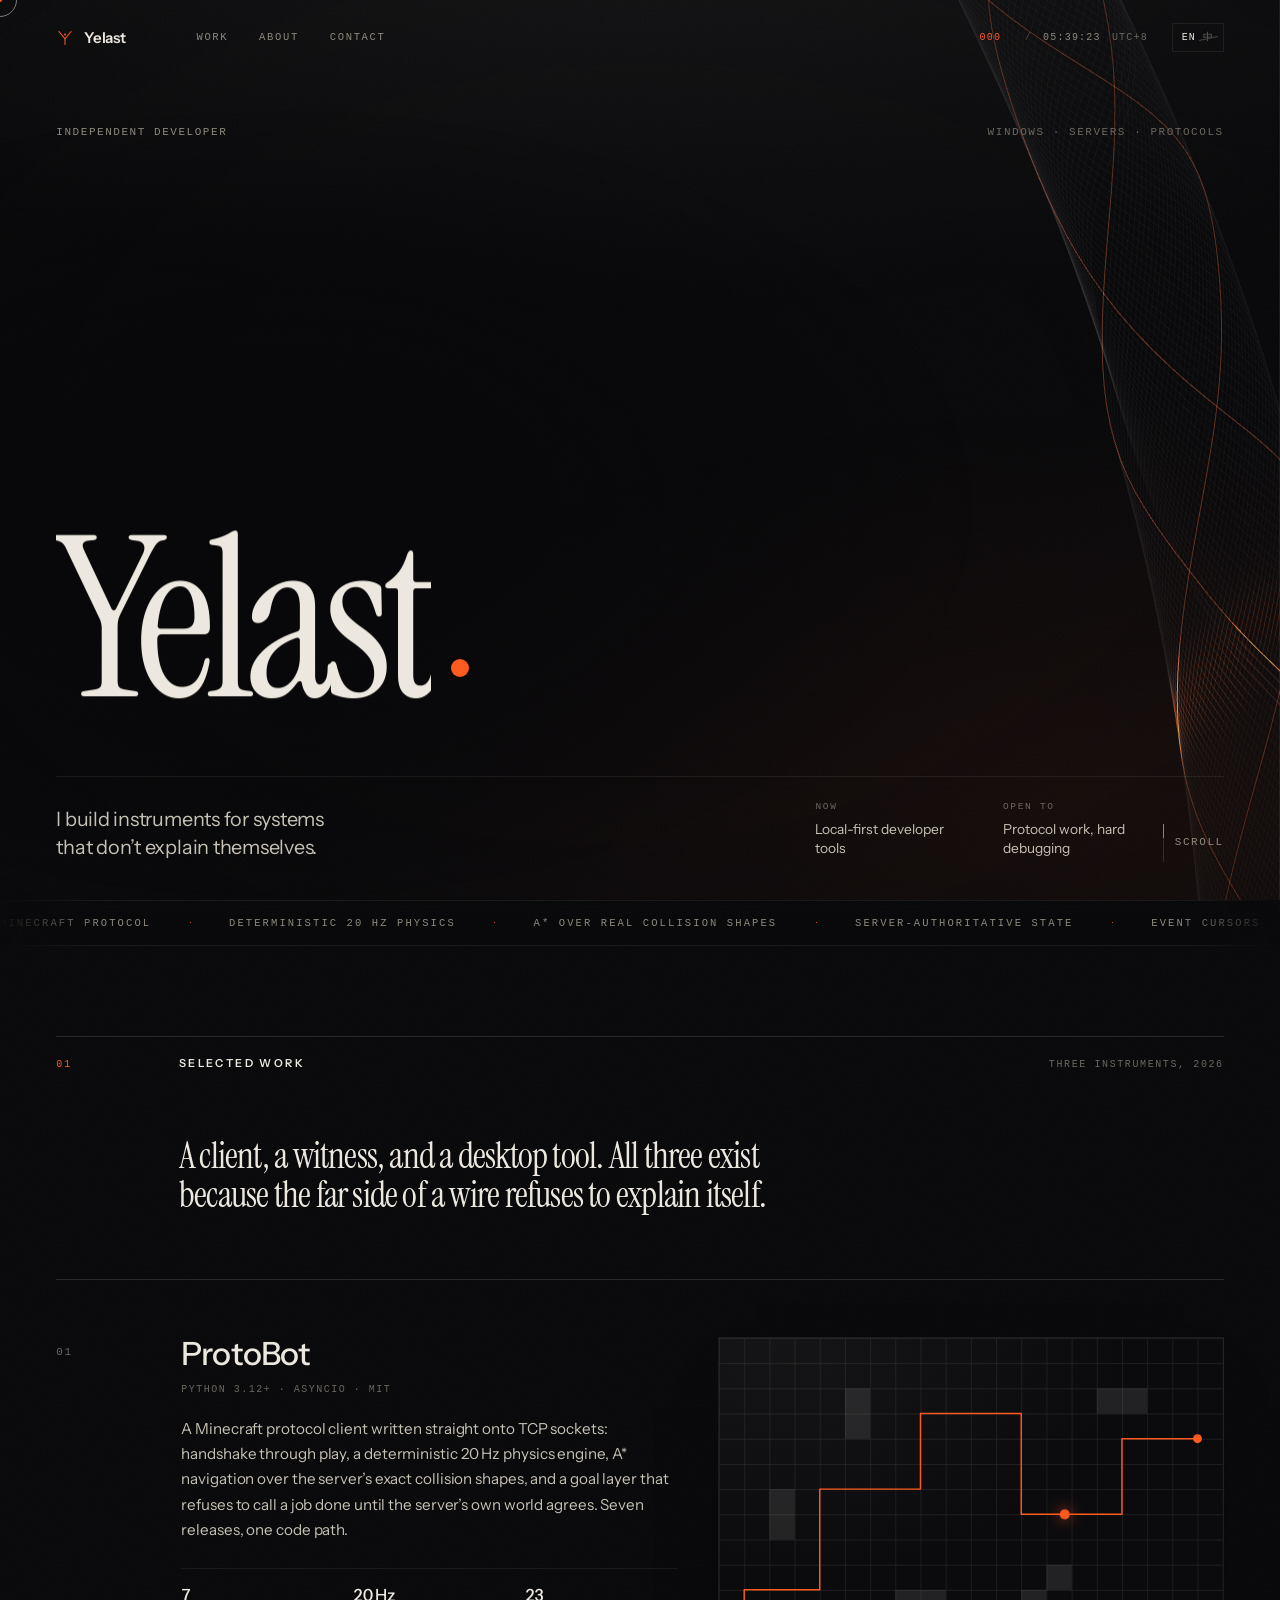
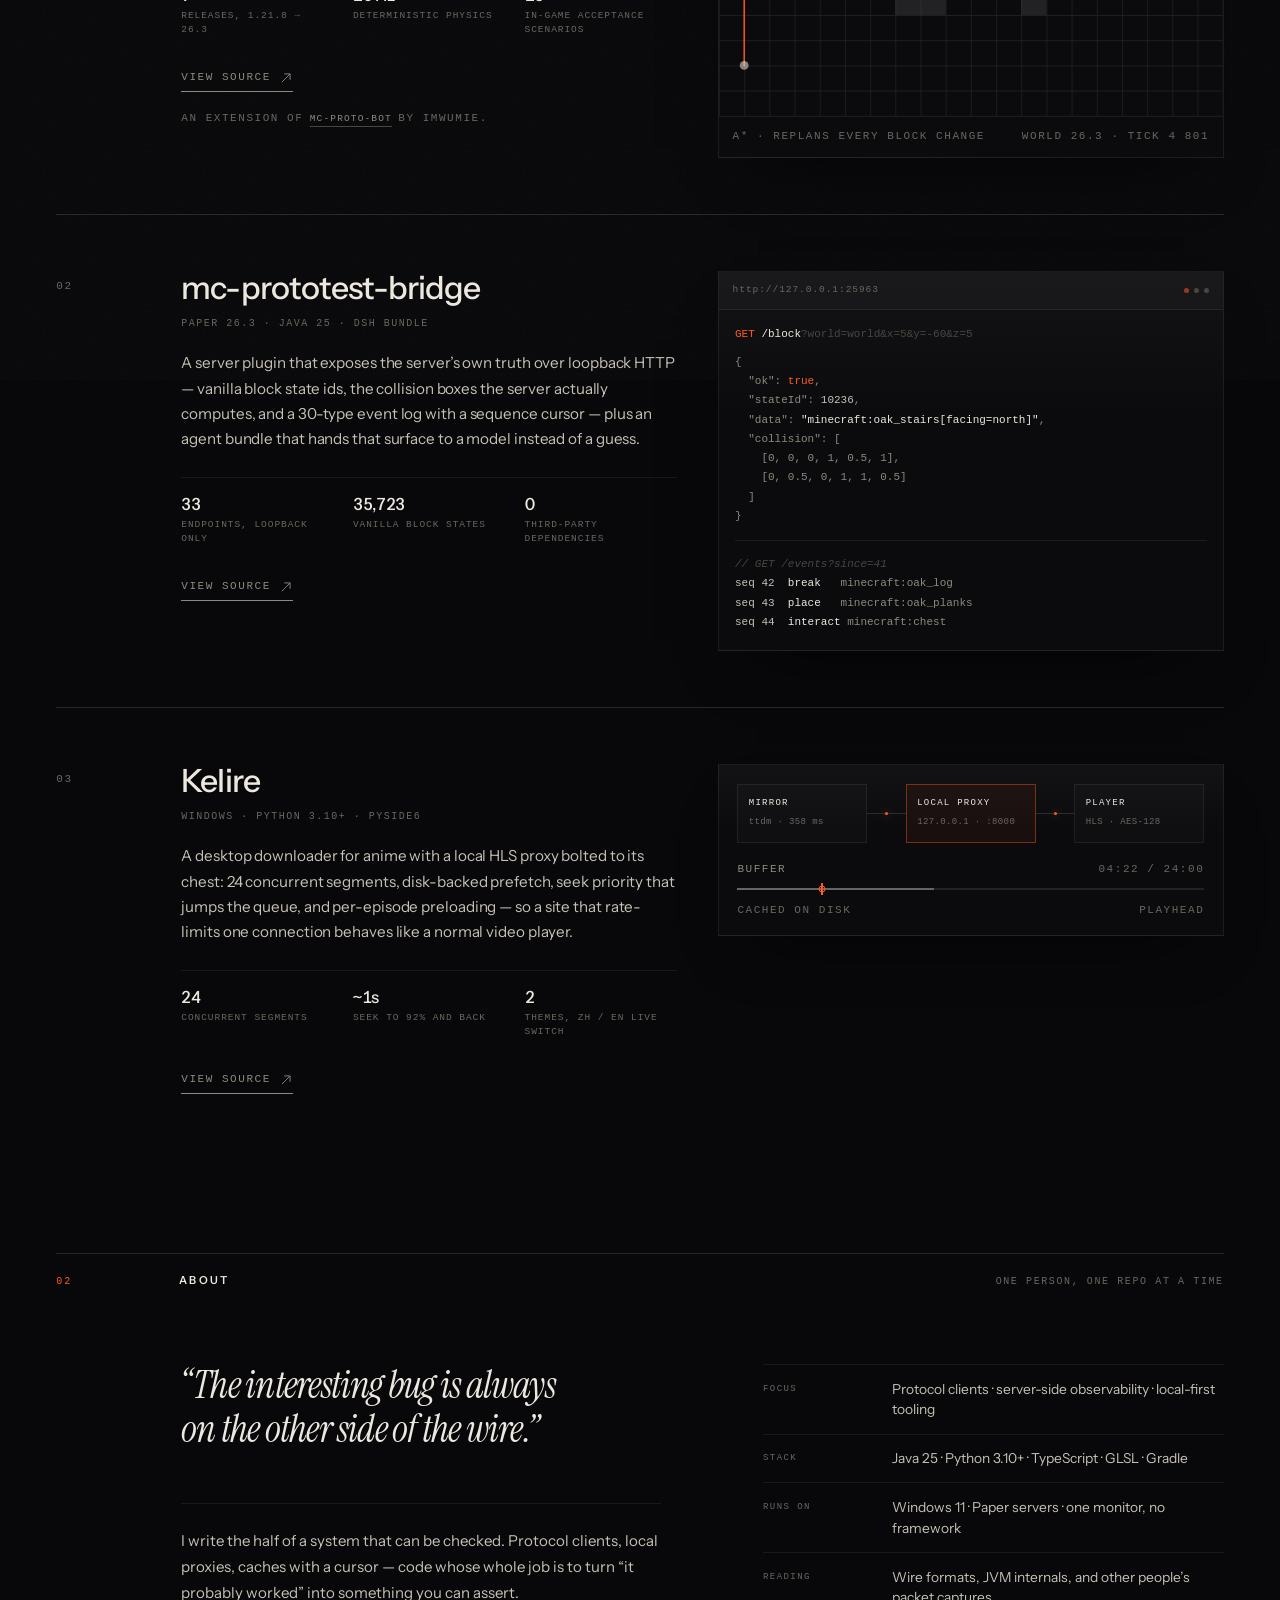
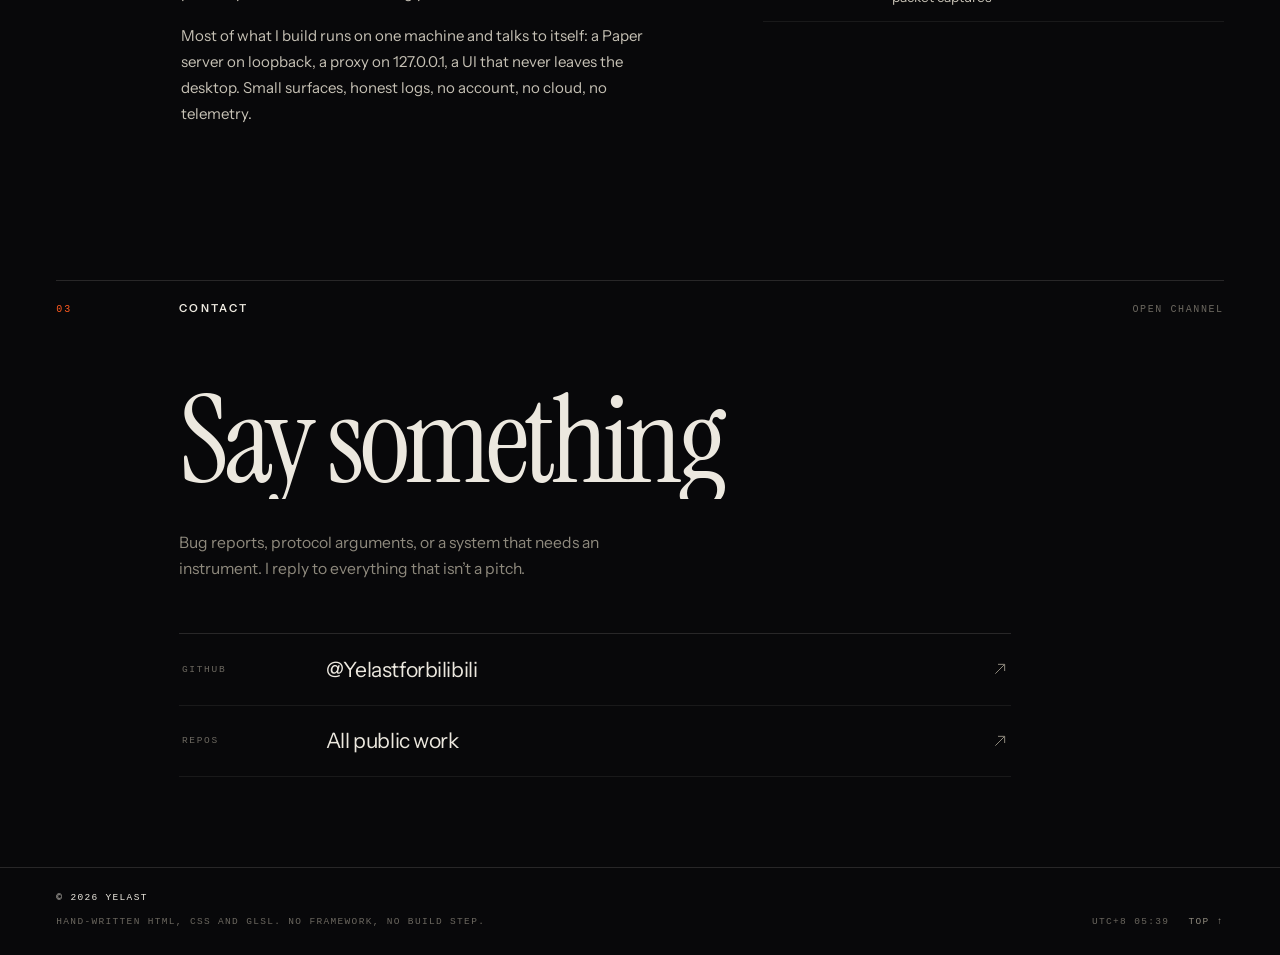
==== commit 1d075e94: "Add a link preview card so the site shares as an image" ====
--- a/index.html
+++ b/index.html
@@ -12,6 +12,16 @@
 <meta property="og:title" content="Yelast — Software instruments">
 <meta property="og:description" content="I build instruments for systems that don't explain themselves. Protocol truth channels, local proxies, tools that make a claim testable.">
 <meta property="og:url" content="https://yelastforbilibili.github.io/">
+<meta property="og:site_name" content="Yelast">
+<meta property="og:image" content="https://yelastforbilibili.github.io/assets/img/og.jpg">
+<meta property="og:image:type" content="image/jpeg">
+<meta property="og:image:width" content="1200">
+<meta property="og:image:height" content="630">
+<meta property="og:image:alt" content="Yelast — a serif wordmark beside a braided wire rendered on a black canvas.">
+<meta name="twitter:card" content="summary_large_image">
+<meta name="twitter:title" content="Yelast — instruments for systems that don't explain themselves">
+<meta name="twitter:description" content="A Minecraft protocol client, a server-authoritative truth channel for bots, and a desktop downloader with a local HLS proxy.">
+<meta name="twitter:image" content="https://yelastforbilibili.github.io/assets/img/og.jpg">
 <link rel="icon" href="assets/img/mark.svg" type="image/svg+xml">
 <link rel="preload" href="assets/fonts/instrumentserif-400-normal.woff2" as="font" type="font/woff2" crossorigin>
 <link rel="preload" href="assets/fonts/instrumentserif-400-italic.woff2" as="font" type="font/woff2" crossorigin>
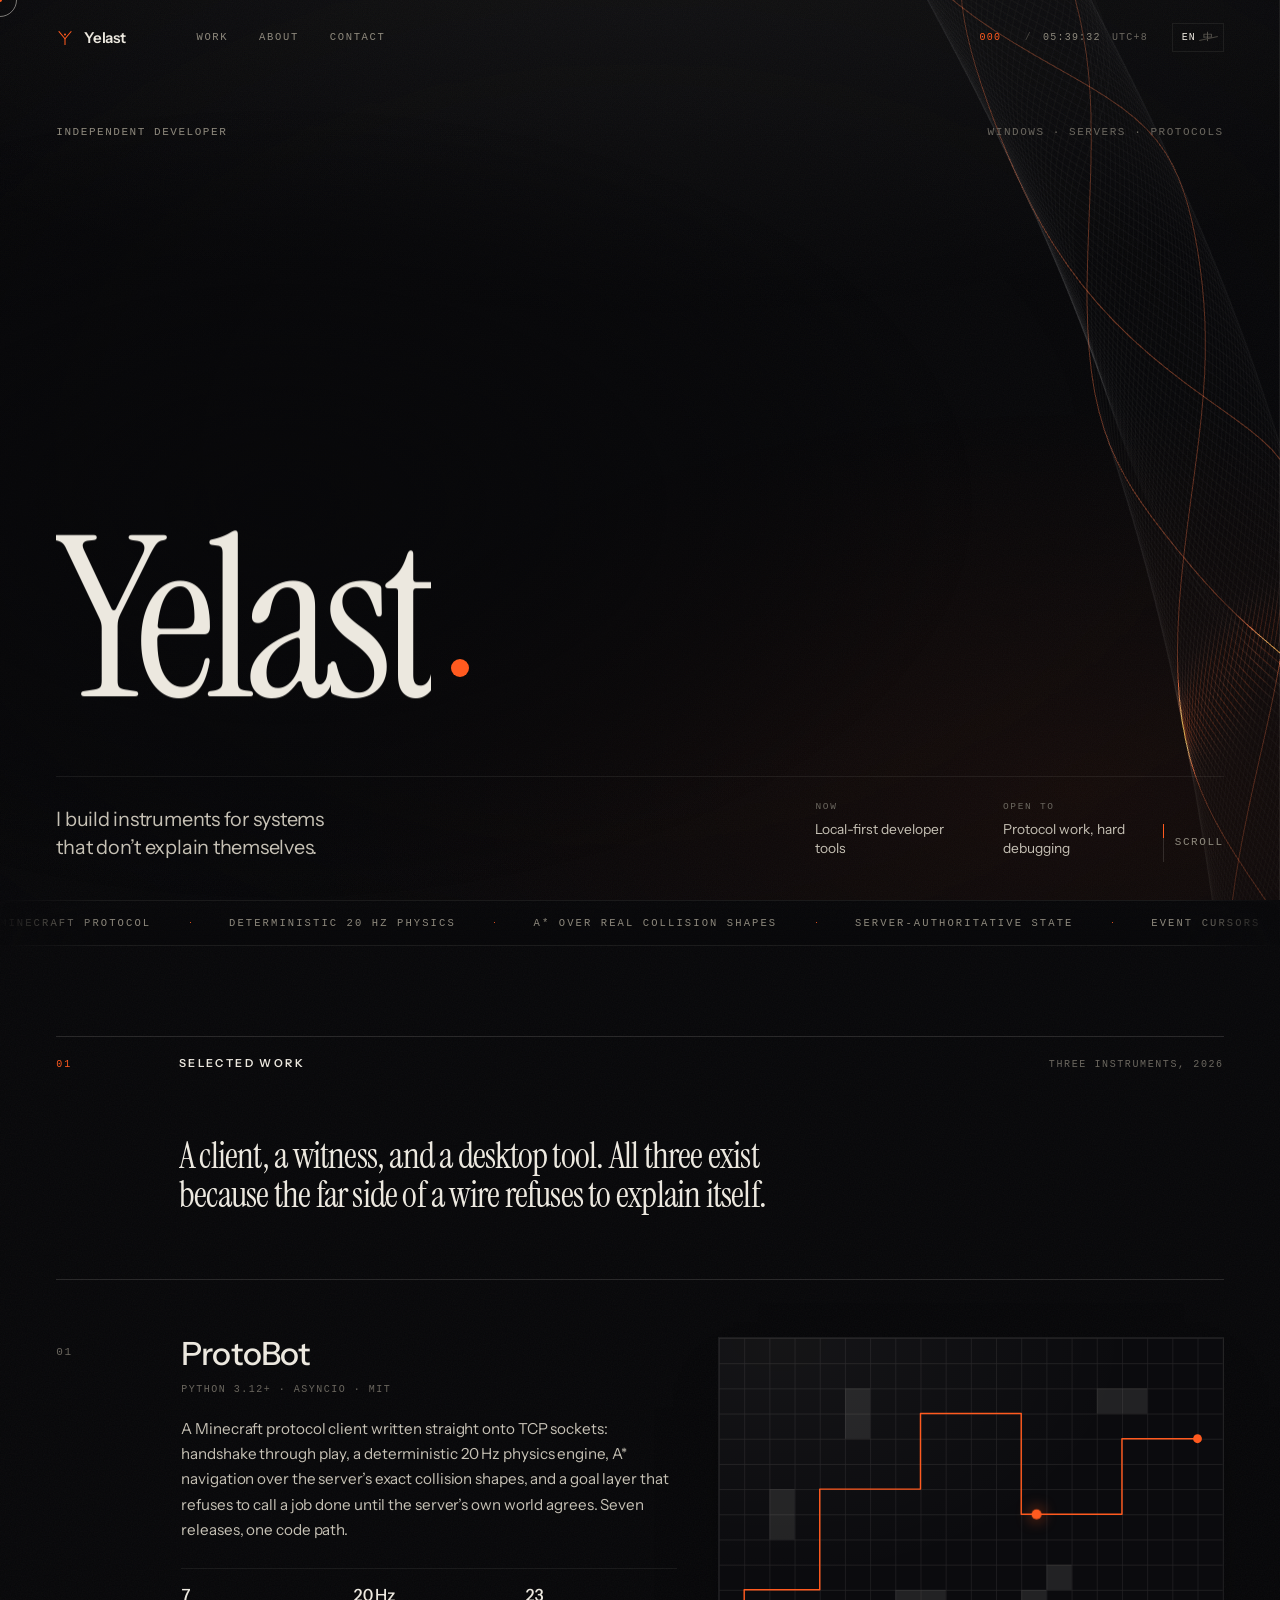
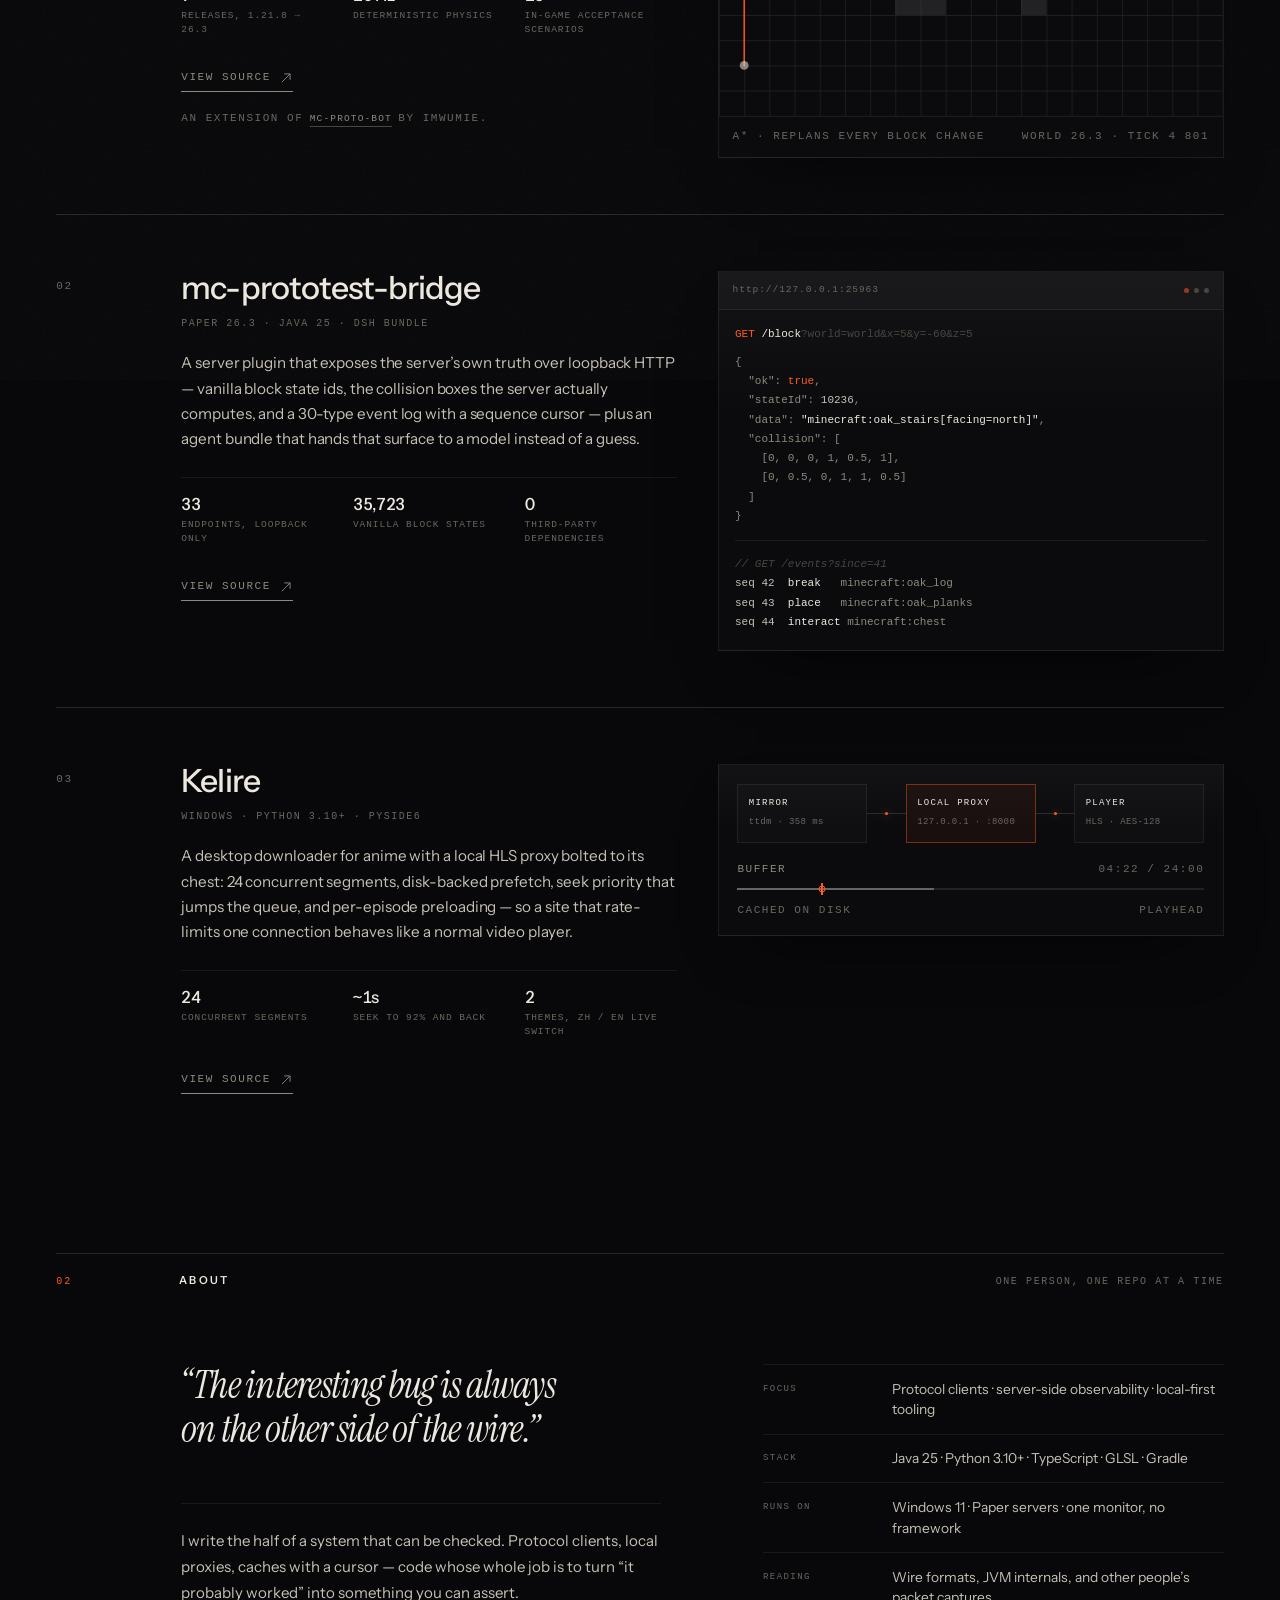
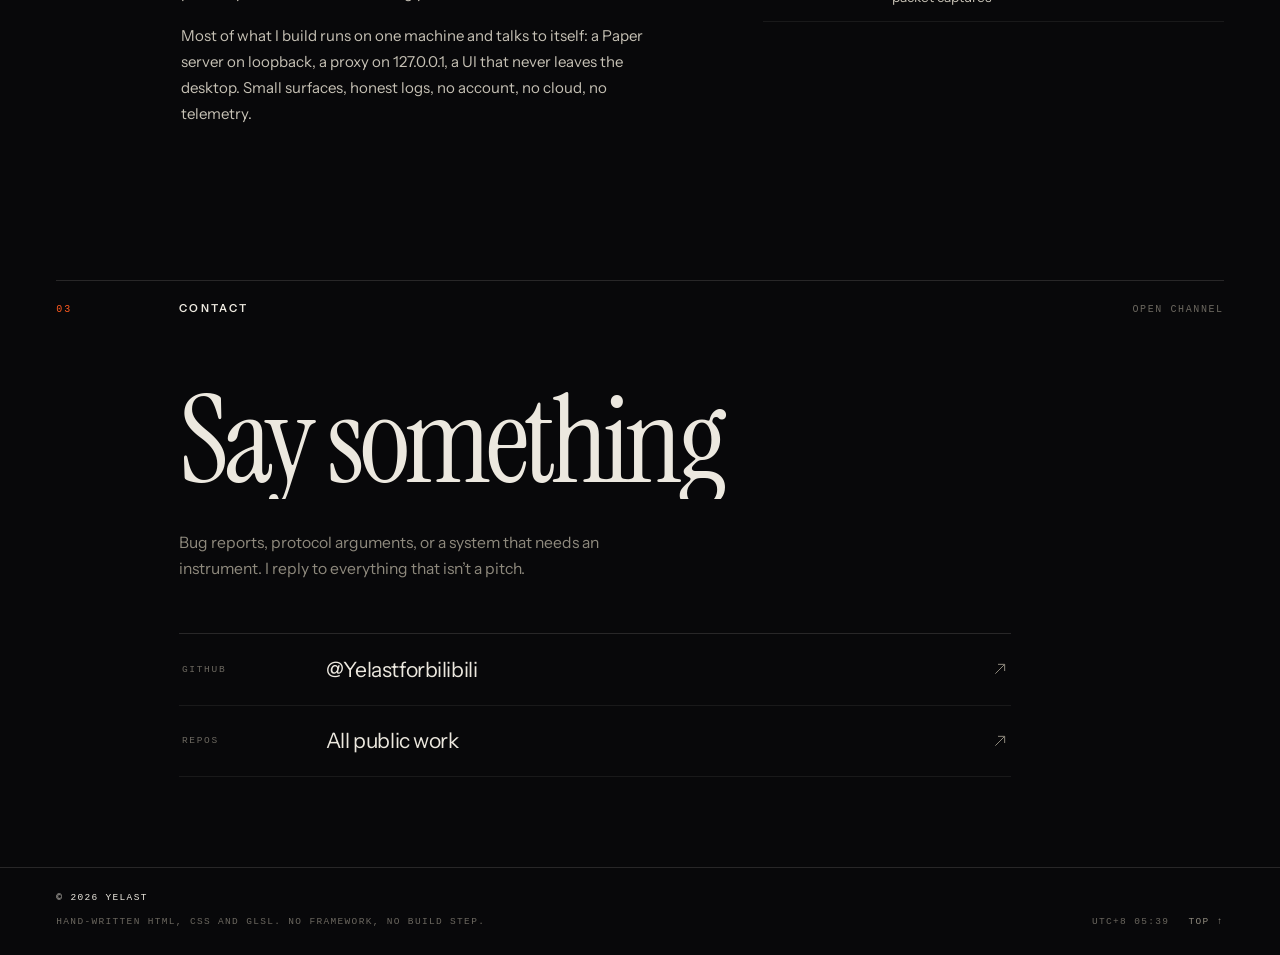
==== commit 09e1d392: "Never hold a visitor on the boot plate if the behaviour file fails" ====
--- a/index.html
+++ b/index.html
@@ -27,6 +27,34 @@
 <link rel="preload" href="assets/fonts/instrumentserif-400-italic.woff2" as="font" type="font/woff2" crossorigin>
 <link rel="preload" href="assets/fonts/instrumentsans-400-700-normal.woff2" as="font" type="font/woff2" crossorigin>
 <link rel="stylesheet" href="assets/css/site.css">
+<noscript><style>
+  /* No scripts: drop the boot screen and every entrance gate, show the page. */
+  .boot,.cursor,.scroll{display:none !important}
+  .hero__top,.hero__claim,.hero__meta{opacity:1 !important;transform:none !important}
+  .hero__dot{transform:scale(1) !important}
+  .hero__name .ln>i,.ln>i{transform:none !important}
+  [data-reveal]{opacity:1 !important;transform:none !important}
+</style></noscript>
+<script>
+/* Watchdog: if the behaviour file never arrives (blocked, 404, syntax error),
+   lift the boot plate and open every entrance gate rather than leaving a
+   visitor on a black screen. Silent when site.js does its job. */
+(function () {
+  var d = document, add = function (sel) {
+    var n = d.querySelectorAll(sel);
+    for (var i = 0; i < n.length; i++) n[i].classList.add('in');
+  };
+  var open = function () {
+    var boot = d.querySelector('.boot');
+    if (!boot) return;
+    if (boot.parentNode) boot.parentNode.removeChild(boot);
+    d.body.classList.add('is-ready');
+    add('[data-reveal]');
+    add('.lead, .about__quote, .contact__body');
+  };
+  window.addEventListener('load', function () { window.setTimeout(open, 2500); });
+})();
+</script>
 </head>
 <body>
 
--- a/assets/css/site.css
+++ b/assets/css/site.css
@@ -172,7 +172,11 @@
   background:var(--ink);
   display:flex;align-items:center;justify-content:center;
   transition:transform 1.15s var(--e-io),opacity .7s ease .35s;
-}
+  /* Safety net: if a script error ever stops the boot handshake, the screen
+     still lifts after 4.5s instead of holding the visitor on a black plate. */
+  animation:bootLift 1.1s var(--e-io) 4.5s forwards;
+}
+@keyframes bootLift{to{transform:translateY(-101%)}}
 .boot.is-out{transform:translateY(-101%);opacity:1}
 .boot__inner{
   display:flex;align-items:baseline;gap:1.4rem;
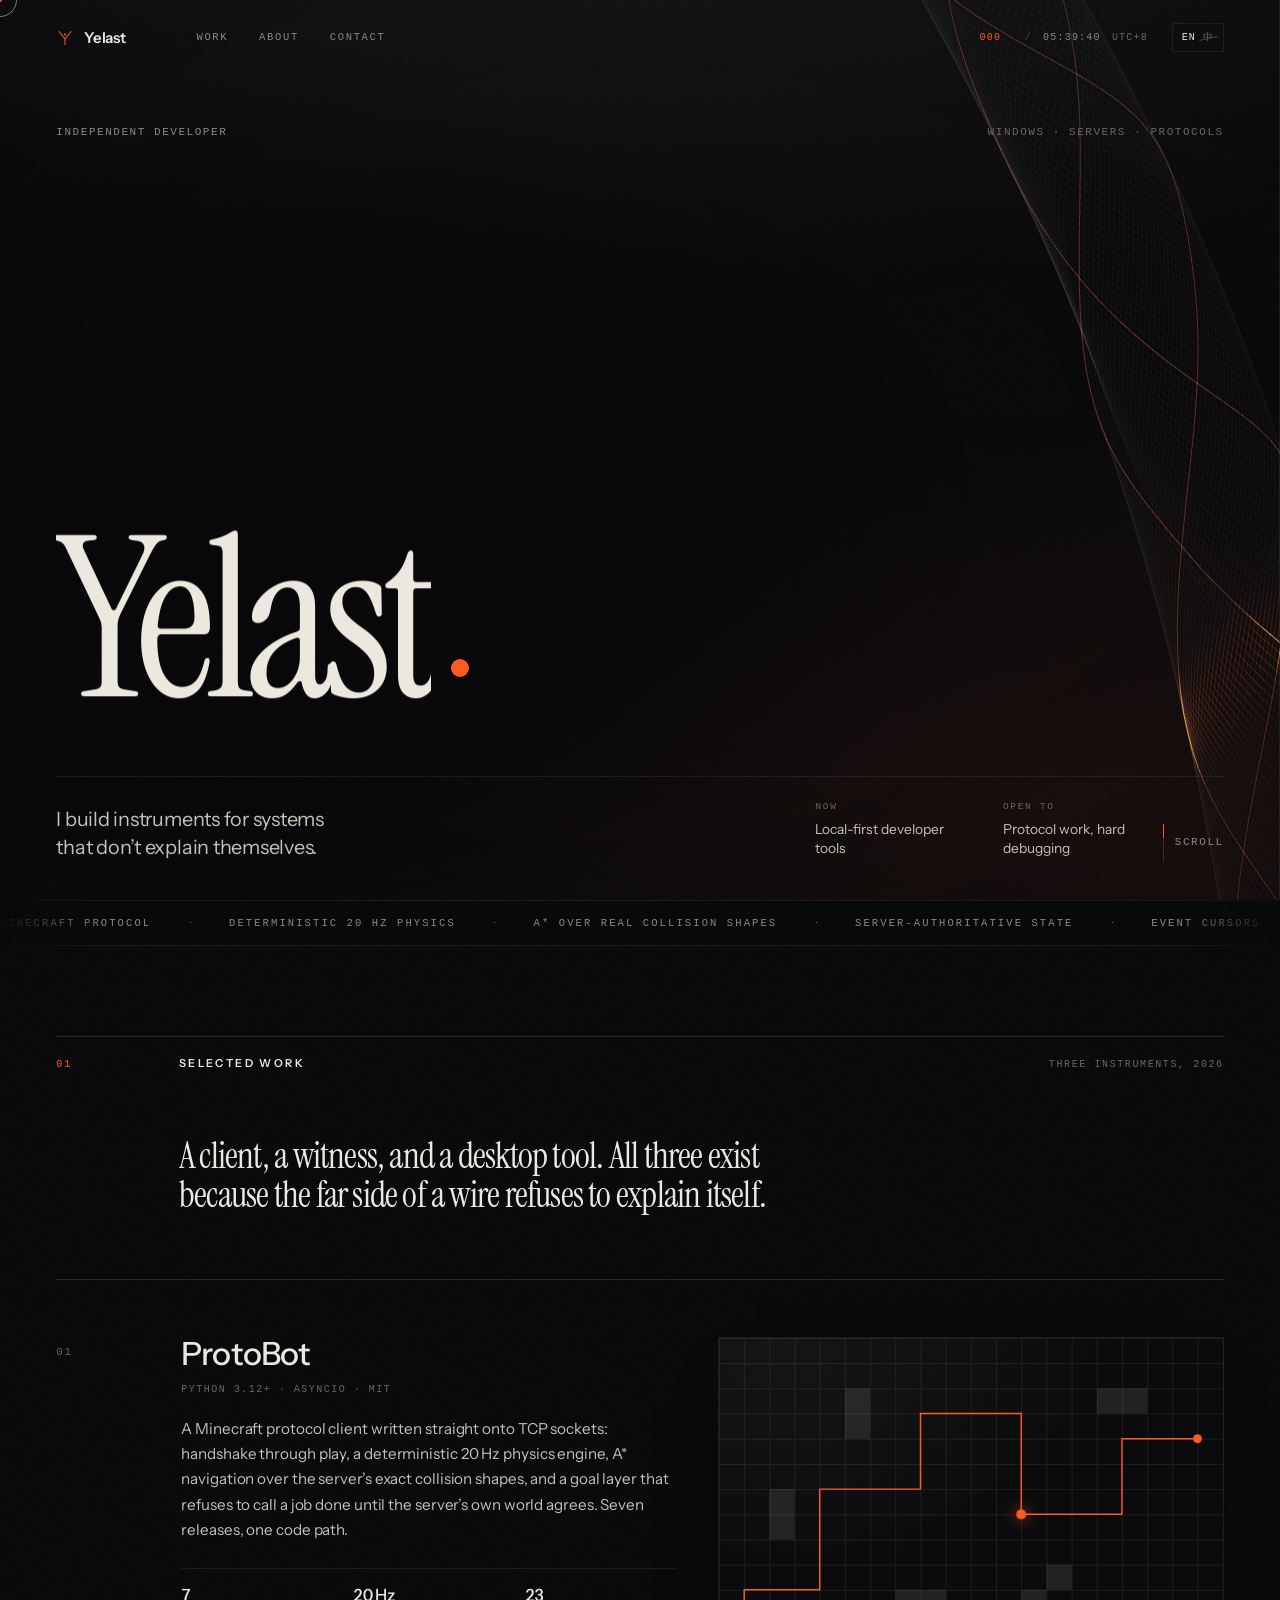
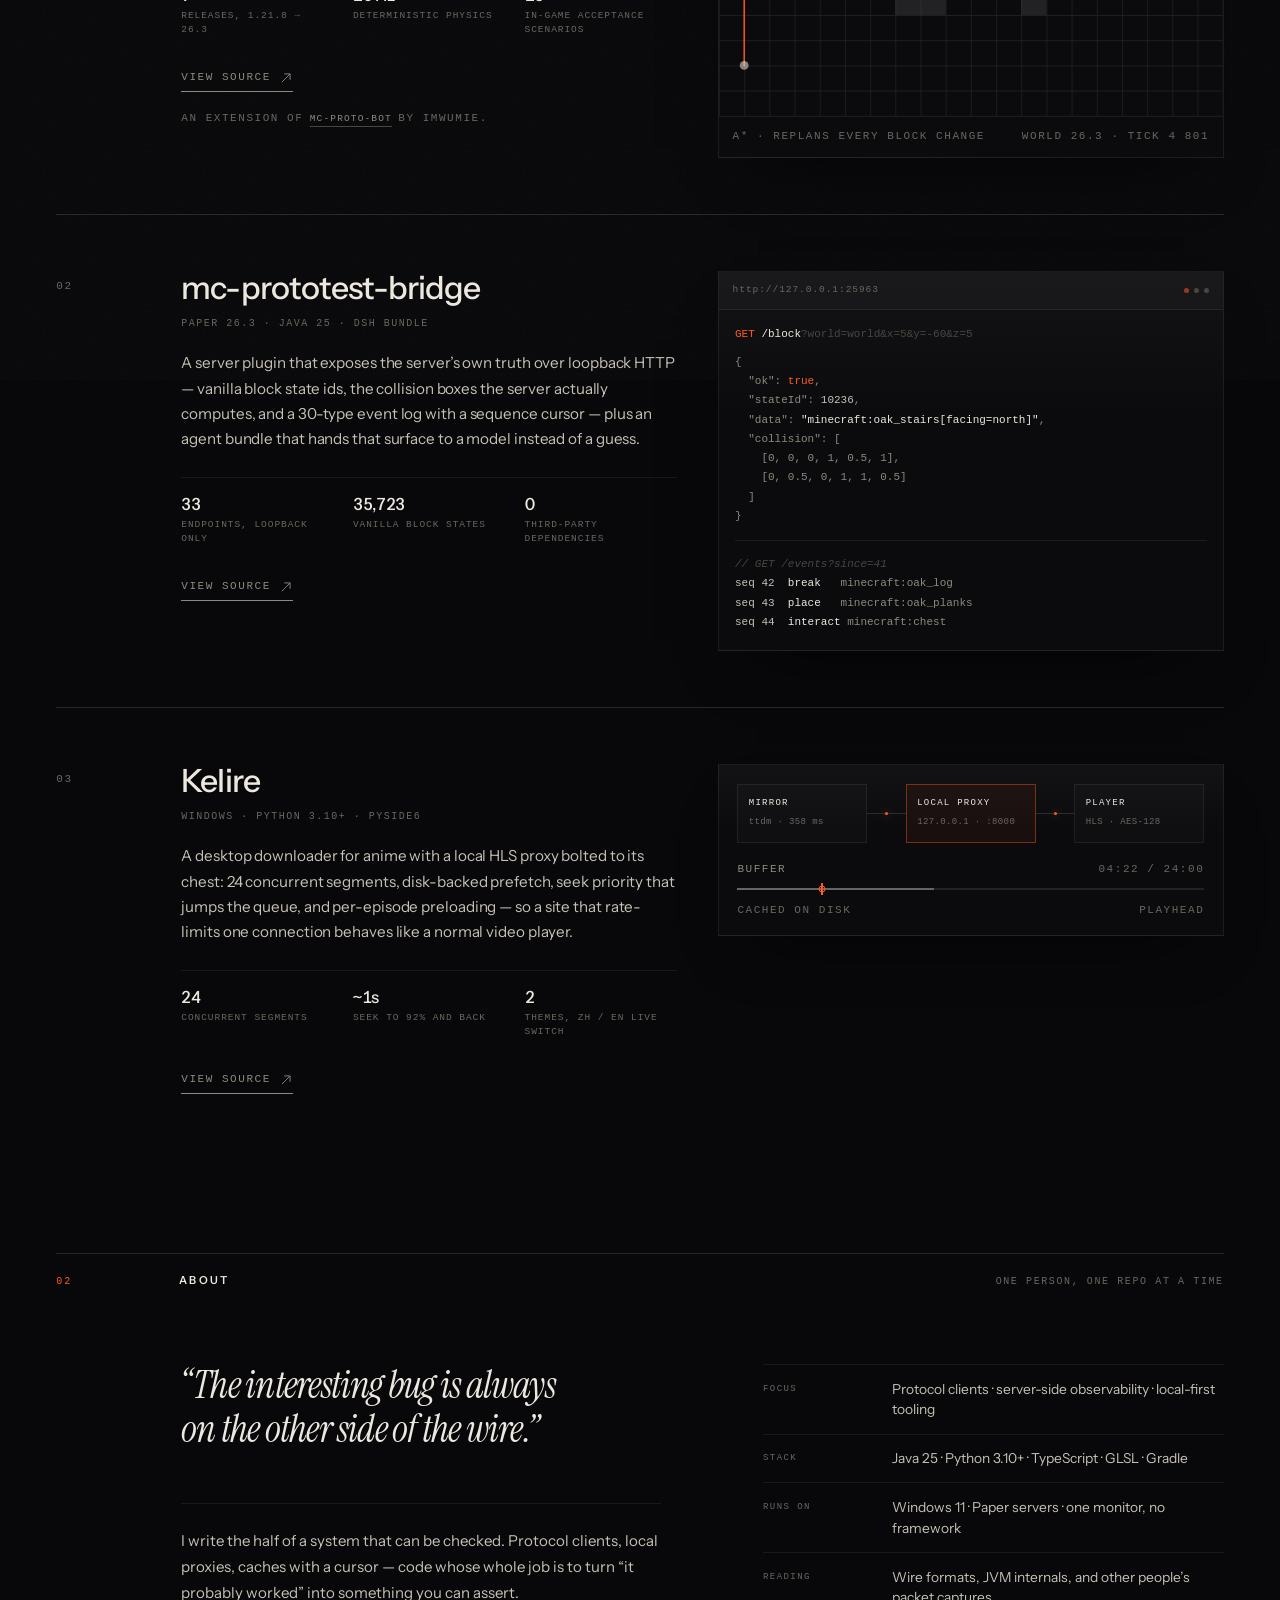
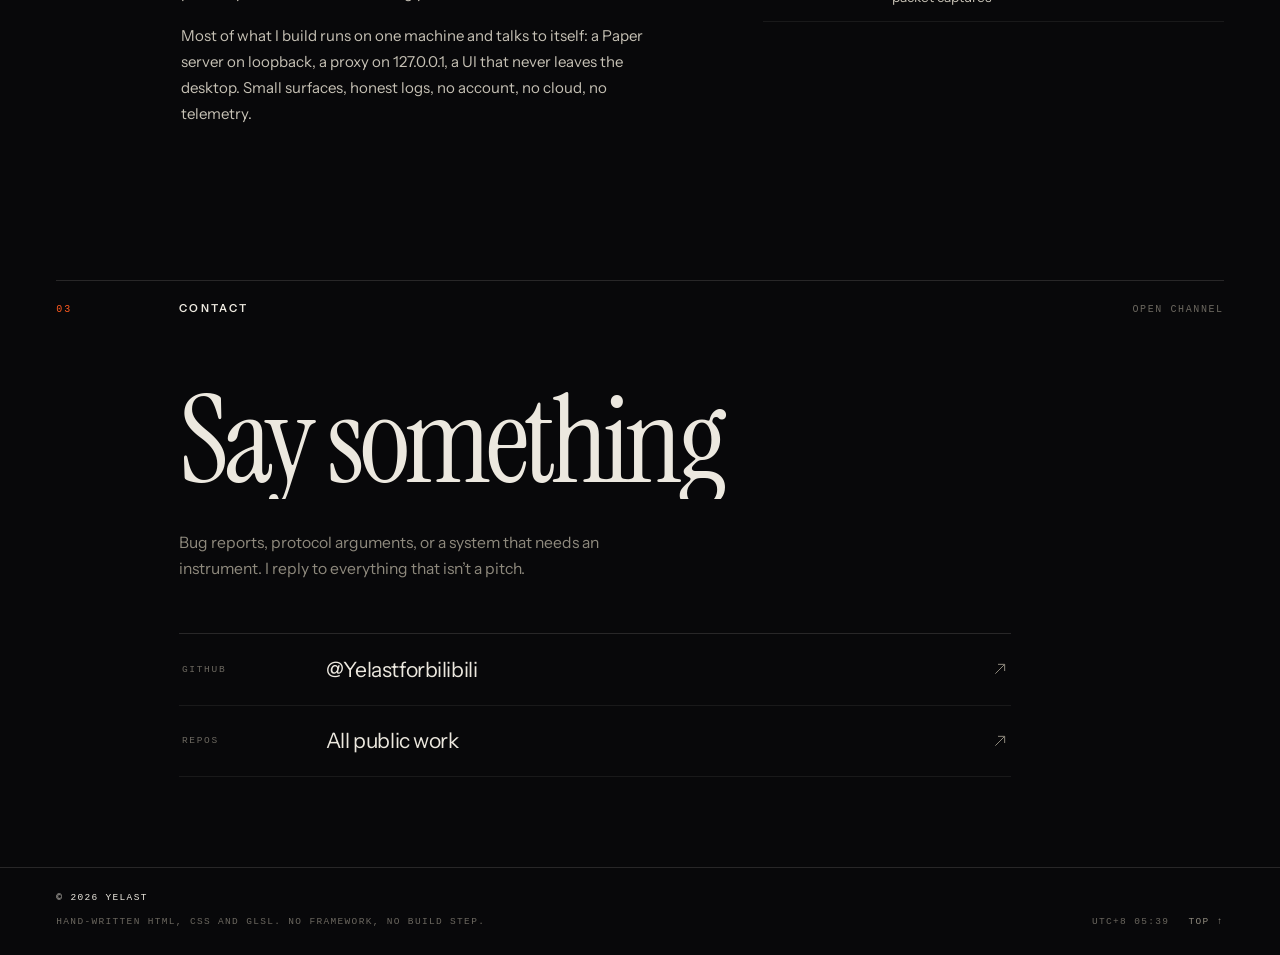
==== commit 31cdb21d: "Let a slow load keep its reveal choreography" ====
--- a/index.html
+++ b/index.html
@@ -45,12 +45,18 @@
     for (var i = 0; i < n.length; i++) n[i].classList.add('in');
   };
   var open = function () {
+    var wasReady = d.body.classList.contains('is-ready');
+    /* site.js marks itself when its whole body ran; a slow load is not a
+       failure and must keep its reveal choreography. */
+    var alive = !!window.__yelast;
+    if (wasReady) return;
     var boot = d.querySelector('.boot');
-    if (!boot) return;
-    if (boot.parentNode) boot.parentNode.removeChild(boot);
+    if (boot && boot.parentNode) boot.parentNode.removeChild(boot);
     d.body.classList.add('is-ready');
-    add('[data-reveal]');
-    add('.lead, .about__quote, .contact__body');
+    if (!alive) {
+      add('[data-reveal]');
+      add('.lead, .about__quote, .contact__body');
+    }
   };
   window.addEventListener('load', function () { window.setTimeout(open, 2500); });
 })();
